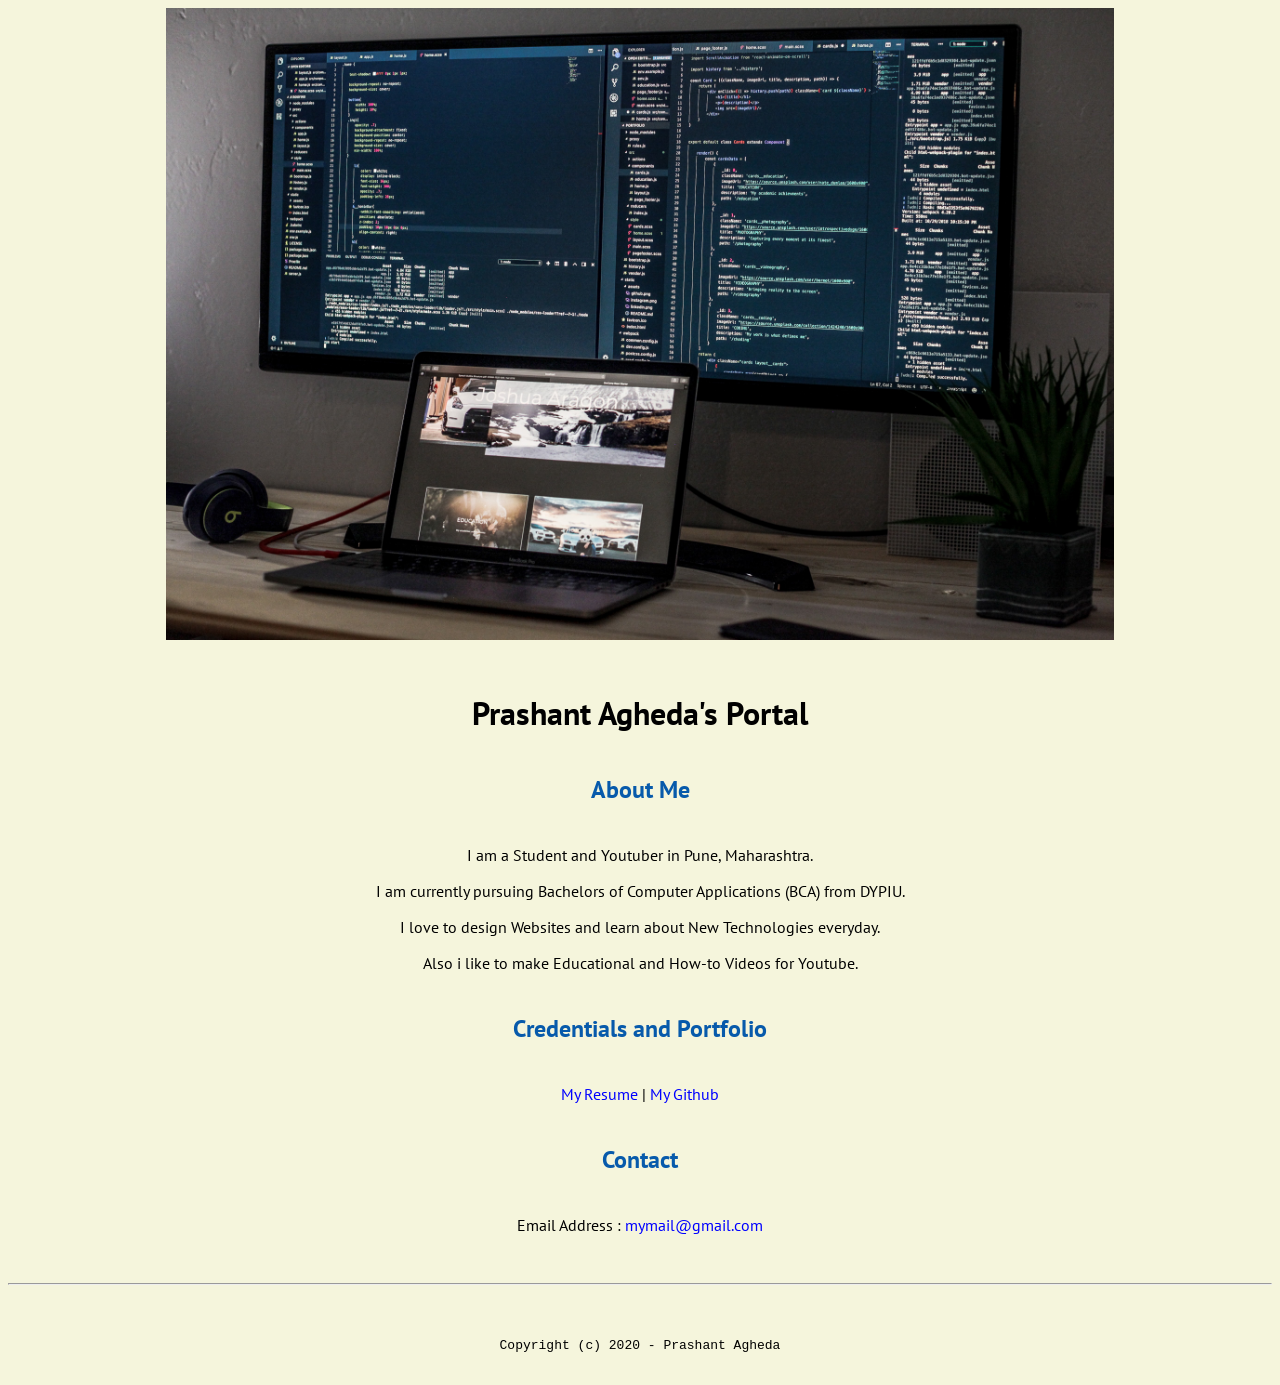
==== index.html @ 0549674d "Add files via upload" ====
<!DOCTYPE html>
<html lang="en">
    <head>
        <meta name="viewport" content="width=device-width, initial-scale=1, shrink-to-fit=no">
        <meta name="name" content="Prashant Agheda's Portal">

        <title> Prashant Agheda's Portfolio </title>
        <!-- My Custom CSS File -->
        <link rel="stylesheet" href="css/master.css" type="text/css" />

        <!-- Style for Favicon of Website -->
        <link rel="icon" href="Favicon.ico" type="image/x-icon" />
    </head>

    <body>
        <img src="images/Banner.jpg" alt="Banner Image" title="Banner Image" width="75%" />
        <h1> Prashant Agheda's Portal </h1>
        <h2> About Me </h2>
        <p> I am a Student and Youtuber in Pune, Maharashtra. </p>
        <p> I am currently pursuing Bachelors of Computer Applications (BCA) from DYPIU. </p>
        <p> I love to design Websites and learn about New Technologies everyday. </p>
        <p> Also i like to make Educational and How-to Videos for Youtube. </p>
        
        <h2> Credentials and Portfolio </h2>
        <p><a href="resume.html">My Resume</a> | <a href="https://github.com/prashant-agheda">My Github</a></p>
        
        <h2> Contact </h2>
        <!-- Can use this in href for email :- mailto:prashantagheda2601@gmail.com -->
        <p> Email Address : <a href="#">mymail@gmail.com</a></p>
    </body>

    <footer>
        <hr/>
        <code> Copyright (c) 2020 - Prashant Agheda </code>
    </footer>
</html>
---- css/master.css ----
/* Importing Google Font - PT Sans */
@import url('https://fonts.googleapis.com/css2?family=PT+Sans&display=swap');

a
{
    text-decoration: none;
    color: blue;
}

a:hover
{
    text-decoration: none;
    color: red;
}

body
{
    background-color: beige;
    color: black;
    font-family: 'PT Sans', Arial, Helvetica, sans-serif;
    text-align: center;
}

footer
{
    margin-top: 2rem;
    margin-bottom: 2rem;
}

h1
{
    margin-bottom: 0.5rem;
    margin-top: 3rem;
}

h2
{
    margin-bottom: 2.5rem;
    margin-top: 2.5rem;
    color: #075AAB;
}

h3
{
    margin-bottom: 0;
    margin-top: 2rem;
}

h4
{
    margin-bottom: 1rem;
    margin-top: 0.5rem;
}

h5
{
    margin-top: 0.5rem;
}

hr
{
    margin-top: 3rem;
    margin-bottom: 3rem;
}
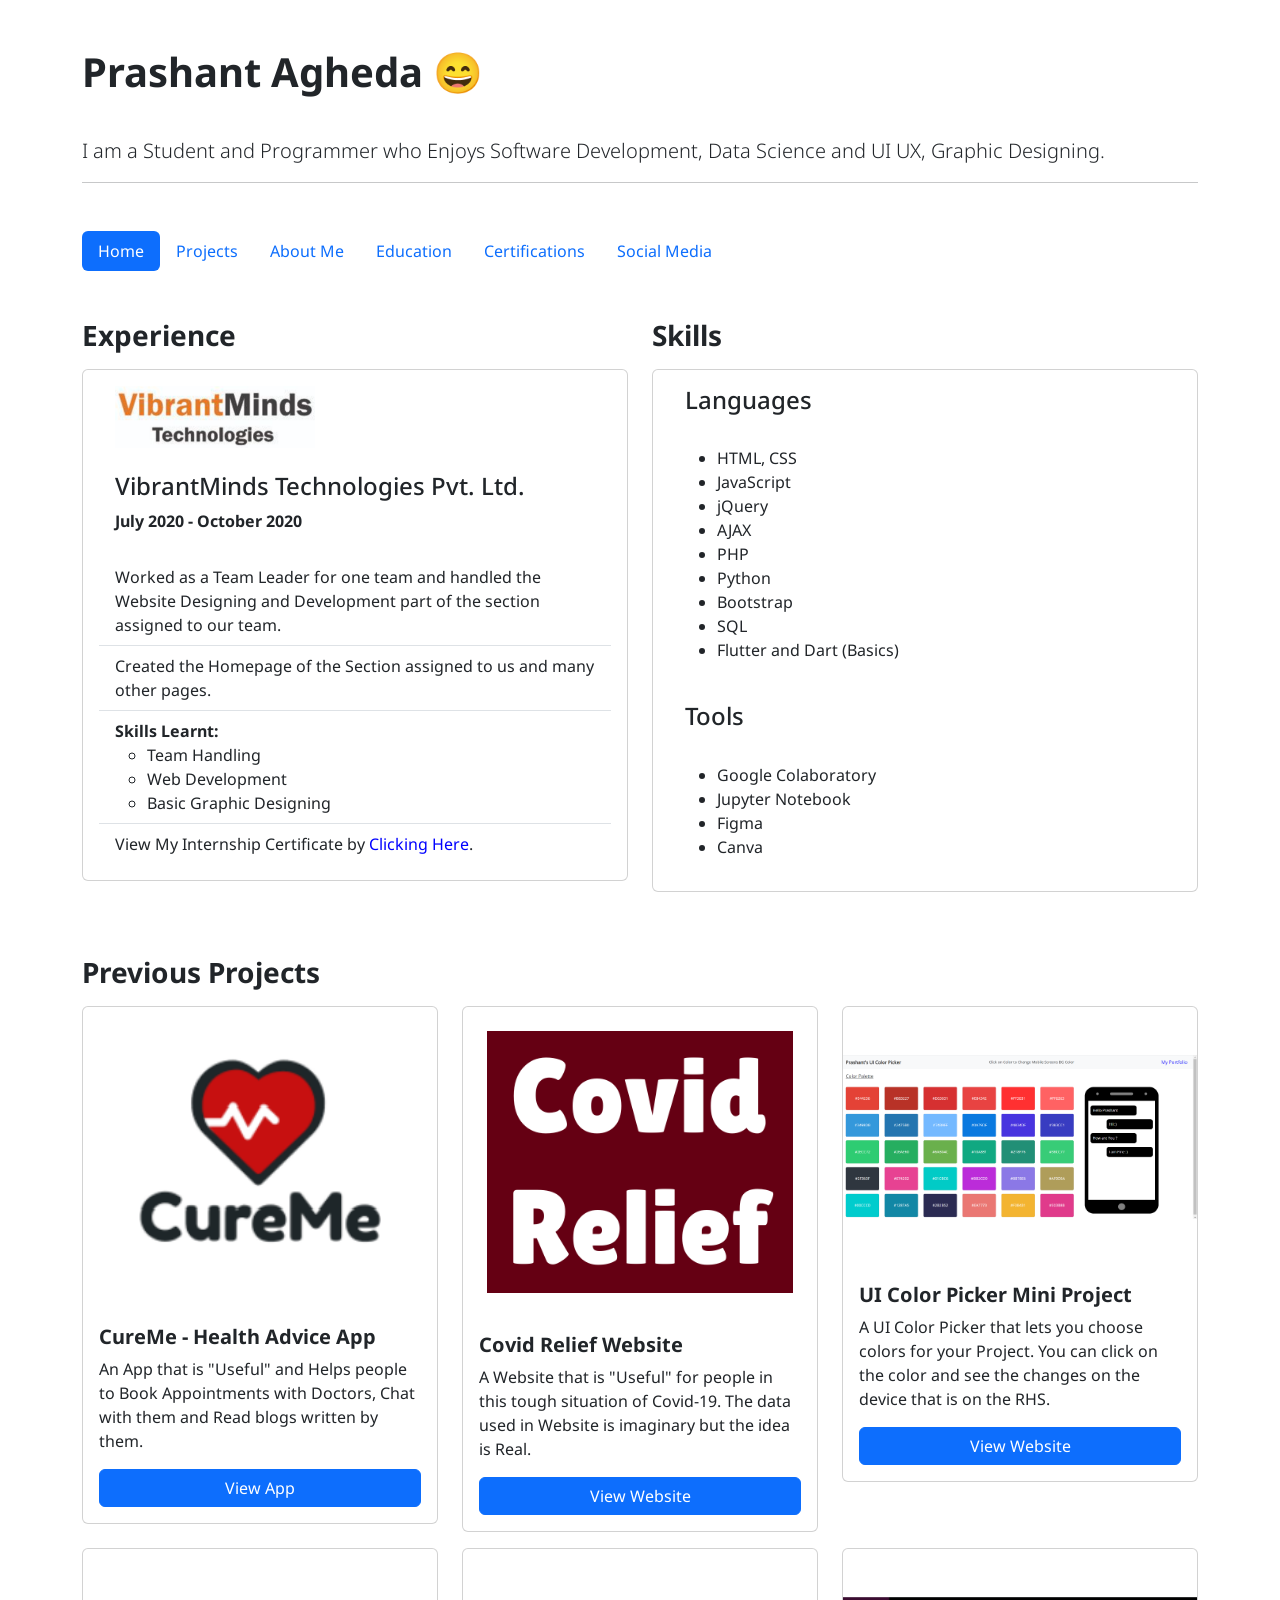
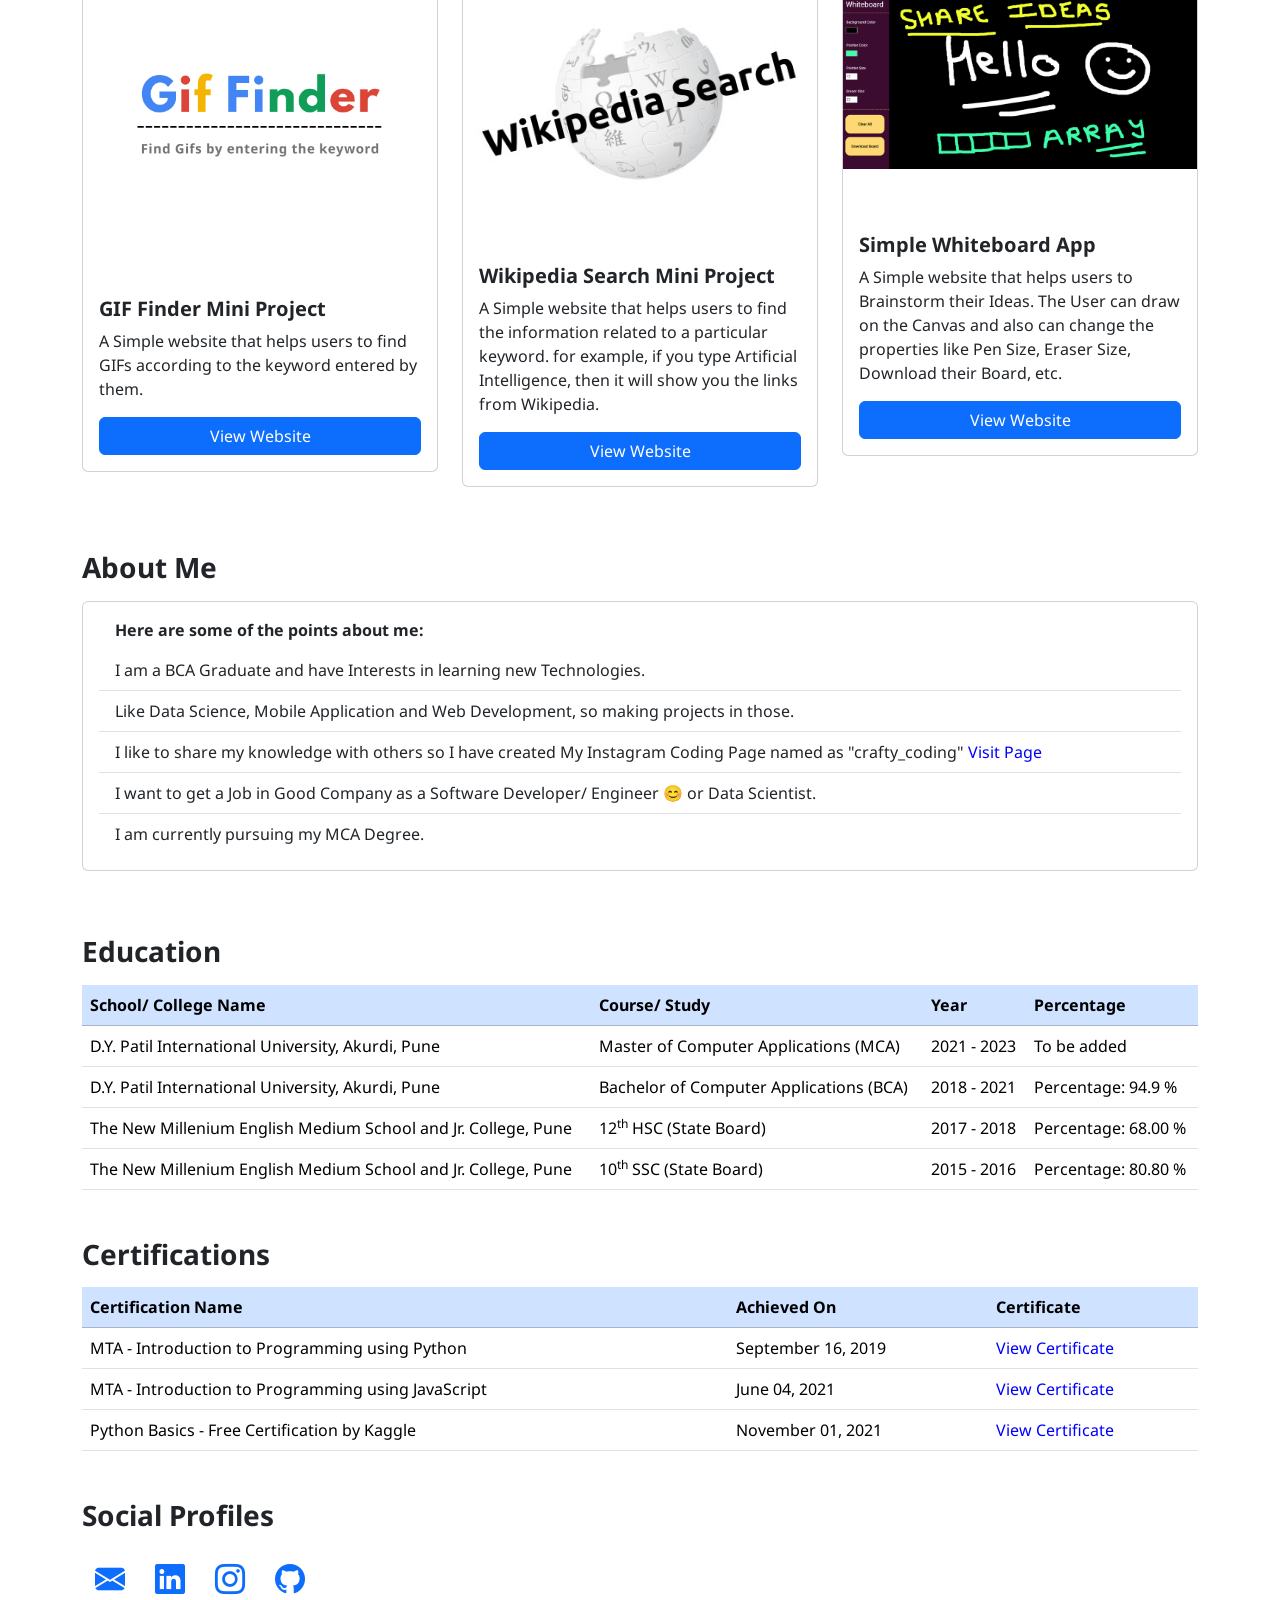
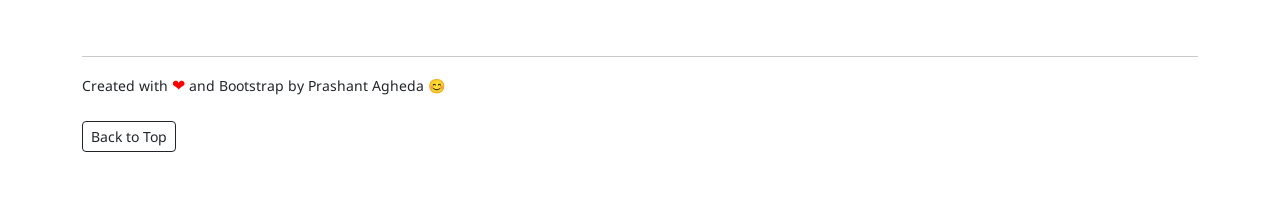
==== commit 242354b7: "First commit" ====
--- a/index.html
+++ b/index.html
@@ -1,36 +1,441 @@
-<!DOCTYPE html>
-<html lang="en">
-    <head>
-        <meta name="viewport" content="width=device-width, initial-scale=1, shrink-to-fit=no">
-        <meta name="name" content="Prashant Agheda's Portal">
-
-        <title> Prashant Agheda's Portfolio </title>
-        <!-- My Custom CSS File -->
-        <link rel="stylesheet" href="css/master.css" type="text/css" />
-
-        <!-- Style for Favicon of Website -->
-        <link rel="icon" href="Favicon.ico" type="image/x-icon" />
-    </head>
-
-    <body>
-        <img src="images/Banner.jpg" alt="Banner Image" title="Banner Image" width="75%" />
-        <h1> Prashant Agheda's Portal </h1>
-        <h2> About Me </h2>
-        <p> I am a Student and Youtuber in Pune, Maharashtra. </p>
-        <p> I am currently pursuing Bachelors of Computer Applications (BCA) from DYPIU. </p>
-        <p> I love to design Websites and learn about New Technologies everyday. </p>
-        <p> Also i like to make Educational and How-to Videos for Youtube. </p>
-        
-        <h2> Credentials and Portfolio </h2>
-        <p><a href="resume.html">My Resume</a> | <a href="https://github.com/prashant-agheda">My Github</a></p>
-        
-        <h2> Contact </h2>
-        <!-- Can use this in href for email :- mailto:prashantagheda2601@gmail.com -->
-        <p> Email Address : <a href="#">mymail@gmail.com</a></p>
-    </body>
-
-    <footer>
-        <hr/>
-        <code> Copyright (c) 2020 - Prashant Agheda </code>
-    </footer>
+<!-- Author: Prashant Agheda -->
+
+<!DOCTYPE html>
+<html lang="en">
+  <head>
+    <!-- Required meta tags -->
+    <meta charset="utf-8">
+    <meta name="viewport" content="width=device-width, initial-scale=1">
+
+    <!-- Bootstrap CSS -->
+    <link href="https://cdn.jsdelivr.net/npm/bootstrap@5.1.0/dist/css/bootstrap.min.css" rel="stylesheet" integrity="sha384-KyZXEAg3QhqLMpG8r+8fhAXLRk2vvoC2f3B09zVXn8CA5QIVfZOJ3BCsw2P0p/We" crossorigin="anonymous">
+
+    <!-- Bootstrap Icons CDN -->
+    <link rel="stylesheet" href="https://cdn.jsdelivr.net/npm/bootstrap-icons@1.5.0/font/bootstrap-icons.css">
+
+    <!-- Style for Favicon of Website -->
+    <link rel="icon" href="./resources/favicon.ico" type="image/x-icon" />
+
+    <title> Prashant Agheda's Portfolio </title>
+
+    <style>
+        @import url('https://fonts.googleapis.com/css2?family=Noto+Sans&display=swap');
+
+        * {
+            margin: 0;
+            padding: 0;
+            font-family: 'Noto Sans', sans-serif;
+        }
+
+        .bi {
+            font-size: 30px;
+        }
+
+        a {
+            color: blue;
+            transition: 0.3s ease;
+            text-decoration: none;
+        }
+
+        a:hover, .bi:hover {
+            color: red;
+            transition: 0.3s ease;
+        }
+
+        h1, h3 {
+            font-weight: bold;
+        }
+    </style>
+  </head>
+  <body>
+
+    <div class="container my-5" id="home">
+        <h1> Prashant Agheda 😄</h1>
+        <br/>
+        <p class="lead mt-2">
+            I am a Student and Programmer who Enjoys Software Development, Data Science and UI UX, Graphic Designing.
+        </p>
+        <hr/>
+    </div>
+
+    <div class="container">
+        <nav>
+            <ul class="nav nav-pills" id="myTab" role="tablist">
+                <li class="nav-item" role="presentation">
+                    <a href="#" class="nav-link active">Home</a>
+                </li>
+    
+                <li class="nav-item" role="presentation">
+                    <a href="#projects" class="nav-link">Projects</a>
+                </li>
+
+                <li class="nav-item" role="presentation">
+                    <a href="#about-me" class="nav-link">About Me</a>
+                </li>
+    
+                <li class="nav-item" role="presentation">
+                    <a href="#education" class="nav-link">Education</a>
+                </li>
+    
+				<li class="nav-item" role="presentation">
+                    <a href="#certifications" class="nav-link">Certifications</a>
+                </li>
+    
+                <li class="nav-item" role="presentation">
+                    <a href="#social-media" class="nav-link">Social Media</a>
+                </li>
+            </ul>
+        </nav>
+    </div>
+
+    <div class="container mt-5">
+        <div class="row">
+            <div class="col-12 col-sm-12 col-md-6 col-lg-6 col-xl-6">
+                <h3 class="mb-3">Experience</h3>
+                <div class="card mb-3">
+                    <div class="card-body">
+                        <div class="mx-3">
+                            <img src="./resources/vibrantminds-logo.PNG" alt="VibrantMinds Technologies Logo" class="img-fluid mb-4" width="200">
+                            <h4>VibrantMinds Technologies Pvt. Ltd.</h4>
+                            <div><strong>July 2020 - October 2020</strong></div>
+                        </div>
+                        <ul class="list-group list-group-flush mt-4">
+                            <li class="list-group-item">
+                                Worked  as a Team Leader for one team and handled the Website Designing
+                                and Development part of the section assigned to our team.
+                            </li>
+                            <li class="list-group-item">
+                                Created the Homepage of the Section assigned to us and many other pages.
+                            </li>
+                            <li class="list-group-item">
+                                <b>Skills Learnt:</b>
+                                <ul>
+                                    <li>Team Handling</li>
+                                    <li>Web Development</li>
+                                    <li>Basic Graphic Designing</li>
+                                </ul>
+                            </li>
+                            <li class="list-group-item">
+                                View My Internship Certificate by <a href="./resources/VibrantMinds Internship Certificate.jpg" target="_parent">Clicking Here</a>.
+                            </li>
+                        </ul>
+                    </div>
+                </div>
+            </div>
+
+            <div class="col-12 col-sm-12 col-md-6 col-lg-6 col-xl-6">
+                <h3 class="mb-3">Skills</h3>
+                
+                <div class="card mb-3">
+                    <div class="card-body">
+                        <div class="mx-3">
+                            <h4>Languages</h4>
+                            <br/>
+                            <ul>
+                                <li>HTML, CSS</li>
+                                <li>JavaScript</li>
+                                <li>jQuery</li>
+                                <li>AJAX</li>
+                                <li>PHP</li>
+                                <li>Python</li>
+                                <li>Bootstrap</li>
+                                <li>SQL</li>
+                                <li>Flutter and Dart (Basics)</li>
+                            </ul>
+
+                            <br/>
+
+                            <h4>Tools</h4>
+                            <br/>
+                            <ul>
+                                <li>Google Colaboratory</li>
+                                <li>Jupyter Notebook</li>
+                                <li>Figma</li>
+                                <li>Canva</li>
+                            </ul>
+                        </div>
+                    </div>
+                </div>
+            </div>
+        </div>
+    </div>
+
+    <div class="container mt-5" id="projects">
+        <h3 class="mb-3">Previous Projects</h3>
+        <div class="row">
+            <!-- Project 1 -->
+            <div class="col-12 col-sm-12 col-md-4 col-lg-4 col-xl-4">
+                <div class="card mb-3">
+                    <img src="./resources/cureme-logo.PNG" alt="CureMe - Health Advice App" class="card-img-top p-5">
+                    <div class="card-body">
+                        <h5 class="card-title fw-bold">
+                            CureMe - Health Advice App
+                        </h5>
+                        <p class="card-text">
+                            An App that is "Useful" and Helps people to Book Appointments with
+                            Doctors, Chat with them and Read blogs written by them.
+                        </p>
+                        <a href="https://cureme-health-advice-app.web.app/" target="_parent" class="btn btn-primary w-100">
+                            View App
+                        </a>
+                    </div>
+                </div>
+            </div>
+
+            <!-- Project 2 -->
+            <div class="col-12 col-sm-12 col-md-4 col-lg-4 col-xl-4">
+                <div class="card mb-3">
+                    <img src="./resources/covid-relief-logo.png" alt="Covid Relief Website" class="card-img-top p-4">
+                    <div class="card-body">
+                        <h5 class="card-title fw-bold">
+                            Covid Relief Website
+                        </h5>
+                        <p class="card-text">
+                            A Website that is "Useful" for people in this tough situation
+                            of Covid-19. The data used in Website is imaginary but the
+                            idea is Real.
+                        </p>
+                        <a href="https://my-covid-relief-website.web.app/" target="_parent" class="btn btn-primary w-100">
+                            View Website
+                        </a>
+                    </div>
+                </div>
+            </div>
+
+            <!-- Project 3 -->
+            <div class="col-12 col-sm-12 col-md-4 col-lg-4 col-xl-4">
+                <div class="card mb-3">
+                    <img src="./resources/ui-color-tool-logo.PNG" alt="UI Color Picker Mini Project" class="card-img-top pt-5 mb-5">
+                    <div class="card-body">
+                        <h5 class="card-title fw-bold">
+                            UI Color Picker Mini Project
+                        </h5>
+                        <p class="card-text">
+                            A UI Color Picker that lets you choose colors for your Project.
+                            You can click on the color and see the changes on the device
+                            that is on the RHS.
+                        </p>
+                        <a href="https://ui-color-picker-tool.web.app/" target="_parent" class="btn btn-primary w-100">
+                            View Website
+                        </a>
+                    </div>
+                </div>
+            </div>
+
+            <!-- Project 4 for Hackathon -->
+            <div class="col-12 col-sm-12 col-md-4 col-lg-4 col-xl-4">
+                <div class="card mb-3">
+                    <img src="./resources/gif-finder-logo.png" alt="GIF Finder Project made during Hackathon" class="card-img-top pt-5 mb-5">
+                    <div class="card-body">
+                        <h5 class="card-title fw-bold">
+                            GIF Finder Mini Project
+                        </h5>
+                        <p class="card-text">
+                            A Simple website that helps users to find GIFs according to the keyword entered by them.
+                        </p>
+                        <a href="https://gif-finder-free.web.app/" target="_parent" class="btn btn-primary w-100">
+                            View Website
+                        </a>
+                    </div>
+                </div>
+            </div>
+
+            <!-- Project 5 for Hackathon -->
+            <div class="col-12 col-sm-12 col-md-4 col-lg-4 col-xl-4">
+                <div class="card mb-3">
+                    <img src="./resources/wikipedia-search-logo.jpg" alt="Wikipedia Search Project made during Hackathon" class="card-img-top pt-5 mb-5">
+                    <div class="card-body">
+                        <h5 class="card-title fw-bold">
+                            Wikipedia Search Mini Project
+                        </h5>
+                        <p class="card-text">
+                            A Simple website that helps users to find the information related to a particular keyword.
+                            for example, if you type Artificial Intelligence, then it will show you the links from Wikipedia.
+                        </p>
+                        <a href="https://easy-wikipedia-search.web.app/" target="_parent" class="btn btn-primary w-100">
+                            View Website
+                        </a>
+                    </div>
+                </div>
+            </div>
+
+            <!-- Project 6 - Mini Project done during MCA Semester 2 -->
+            <div class="col-12 col-sm-12 col-md-4 col-lg-4 col-xl-4">
+                <div class="card mb-3">
+                    <img src="./resources/simple-whiteboard-logo.png" alt="Simple Whiteboard to Brainstorm Ideas" class="card-img-top pt-5 mb-5">
+                    <div class="card-body">
+                        <h5 class="card-title fw-bold">
+                            Simple Whiteboard App
+                        </h5>
+                        <p class="card-text">
+                            A Simple website that helps users to Brainstorm their Ideas. The User can draw on the Canvas
+                            and also can change the properties like Pen Size, Eraser Size, Download their Board, etc.
+                        </p>
+                        <a href="https://whiteboard-your-ideas.web.app" target="_parent" class="btn btn-primary w-100">
+                            View Website
+                        </a>
+                    </div>
+                </div>
+            </div>
+        </div>
+    </div>
+
+    <div class="container mt-5" id="about-me">
+        <div class="row">
+            <div class="col">
+                <h3 class="mb-3">About Me</h3>
+                <div class="card mb-3">
+                    <div class="card-body">
+                        <div class="mx-3">
+                            <div><strong>Here are some of the points about me:</strong></div>
+                        </div>
+                        <ul class="list-group list-group-flush mt-2">
+                            <li class="list-group-item list-group-item-action">
+                                I am a BCA Graduate and have Interests in learning new Technologies.
+                            </li>
+                            <li class="list-group-item list-group-item-action">
+                                Like Data Science, Mobile Application and Web Development, so making projects in those.
+                            </li>
+                            <li class="list-group-item list-group-item-action">
+                                I like to share my knowledge with others so I have created My Instagram Coding
+                                Page named as "crafty_coding" <a href="https://www.instagram.com/crafty_coding/" target="_parent">Visit Page</a>
+                            </li>
+                            <li class="list-group-item list-group-item-action">
+                                I want to get a Job in Good Company as a Software Developer/ Engineer 😊 or Data Scientist.
+                            </li>
+                            <li class="list-group-item list-group-item-action">
+                                I am currently pursuing my MCA Degree.
+                            </li>
+                        </ul>
+                    </div>
+                </div>
+            </div>
+        </div>
+    </div>
+
+    <div class="container mt-5" id="education">
+        <h3 class="mb-3">Education</h3>
+        <table class="table table-hover">
+            <thead class="table-primary">
+                <tr>
+                    <th>School/ College Name</th>
+                    <th>Course/ Study</th>
+                    <th>Year</th>
+                    <th>Percentage</th>
+                </tr>
+            </thead>
+            <tbody>
+                <tr>
+                    <td>D.Y. Patil International University, Akurdi, Pune</td>
+                    <td>Master of Computer Applications (MCA)</td>
+                    <td>2021 - 2023</td>
+                    <td>To be added</td>
+                </tr>
+                <tr>
+                    <td>D.Y. Patil International University, Akurdi, Pune</td>
+                    <td>Bachelor of Computer Applications (BCA)</td>
+                    <td>2018 - 2021</td>
+                    <td>Percentage: 94.9 %</td>
+                </tr>
+                <tr>
+                    <td>The New Millenium English Medium School and Jr. College, Pune</td>
+                    <td>12<sup>th</sup> HSC (State Board)</td>
+                    <td>2017 - 2018</td>
+                    <td>Percentage: 68.00 %</td>
+                </tr>
+                <tr>
+                    <td>The New Millenium English Medium School and Jr. College, Pune</td>
+                    <td>10<sup>th</sup> SSC (State Board)</td>
+                    <td>2015 - 2016</td>
+                    <td>Percentage: 80.80 %</td>
+                </tr>
+            </tbody>
+        </table>
+    </div>
+
+    <div class="container mt-5" id="certifications">
+        <h3 class="mb-3">Certifications</h3>
+        <table class="table">
+            <thead class="table-primary">
+                <tr>
+                    <th>Certification Name</th>
+                    <th>Achieved On</th>
+                    <th>Certificate</th>
+                </tr>
+            </thead>
+            <tbody>
+                <tr>
+                    <td>MTA - Introduction to Programming using Python</td>
+                    <td>September 16, 2019</td>
+                    <td>
+                        <a href="./resources/Introduction to Programming using Python.png" target="_parent">
+                            View Certificate
+                        </a>
+                    </td>
+                </tr>
+                <tr>
+                    <td>MTA - Introduction to Programming using JavaScript</td>
+                    <td>June 04, 2021</td>
+                    <td>
+                        <a href="./resources/Introduction to Programming using JavaScript.png" target="_parent">
+                            View Certificate
+                        </a>
+                    </td>
+                </tr>
+                <tr>
+                    <td>Python Basics - Free Certification by Kaggle</td>
+                    <td>November 01, 2021</td>
+                    <td>
+                        <a href="./resources/Python Basics.png" target="_parent">
+                            View Certificate
+                        </a>
+                    </td>
+                </tr>
+            </tbody>
+        </table>
+    </div>
+
+    <div class="container mt-5" id="social-media">
+        <h3 class="mb-3">Social Profiles</h3>
+
+        <a href="mailto:prashantagheda2601@gmail.com" target="_parent" class="btn btn-link">
+            <i class="bi bi-envelope-fill"></i>
+        </a>
+        
+        <a href="https://www.linkedin.com/in/prashant-agheda/" target="_parent" class="btn btn-link">
+            <i class="bi bi-linkedin"></i>
+        </a>
+
+        <a href="https://www.instagram.com/crafty_coding/" target="_parent" class="btn btn-link">
+            <i class="bi bi-instagram"></i>
+        </a>
+
+        <a href="https://github.com/prashant-agheda" target="_parent" class="btn btn-link">
+            <i class="bi bi-github"></i>
+        </a>
+    </div>
+
+    <div class="container my-5">
+        <hr/>
+        <p class="small">
+            Created with <span style="color: red; font-size: 16px;">❤</span> and Bootstrap by Prashant Agheda 😊
+        </p>
+        <a href="#home" type="button" class="btn btn-sm btn-outline-dark mt-2 mb-2">
+            Back to Top
+        </a>
+    </div>
+
+
+    <!-- Bootstrap Bundle with Popper -->
+    <script src="https://cdn.jsdelivr.net/npm/bootstrap@5.1.0/dist/js/bootstrap.bundle.min.js" integrity="sha384-U1DAWAznBHeqEIlVSCgzq+c9gqGAJn5c/t99JyeKa9xxaYpSvHU5awsuZVVFIhvj" crossorigin="anonymous"></script>
+
+
+    <!-- Custom JavaScript -->
+    <script>
+
+        // Code to Disable Right Click on Webpage
+        document.addEventListener('contextmenu', event => event.preventDefault());
+
+    </script>
+  </body>
 </html>
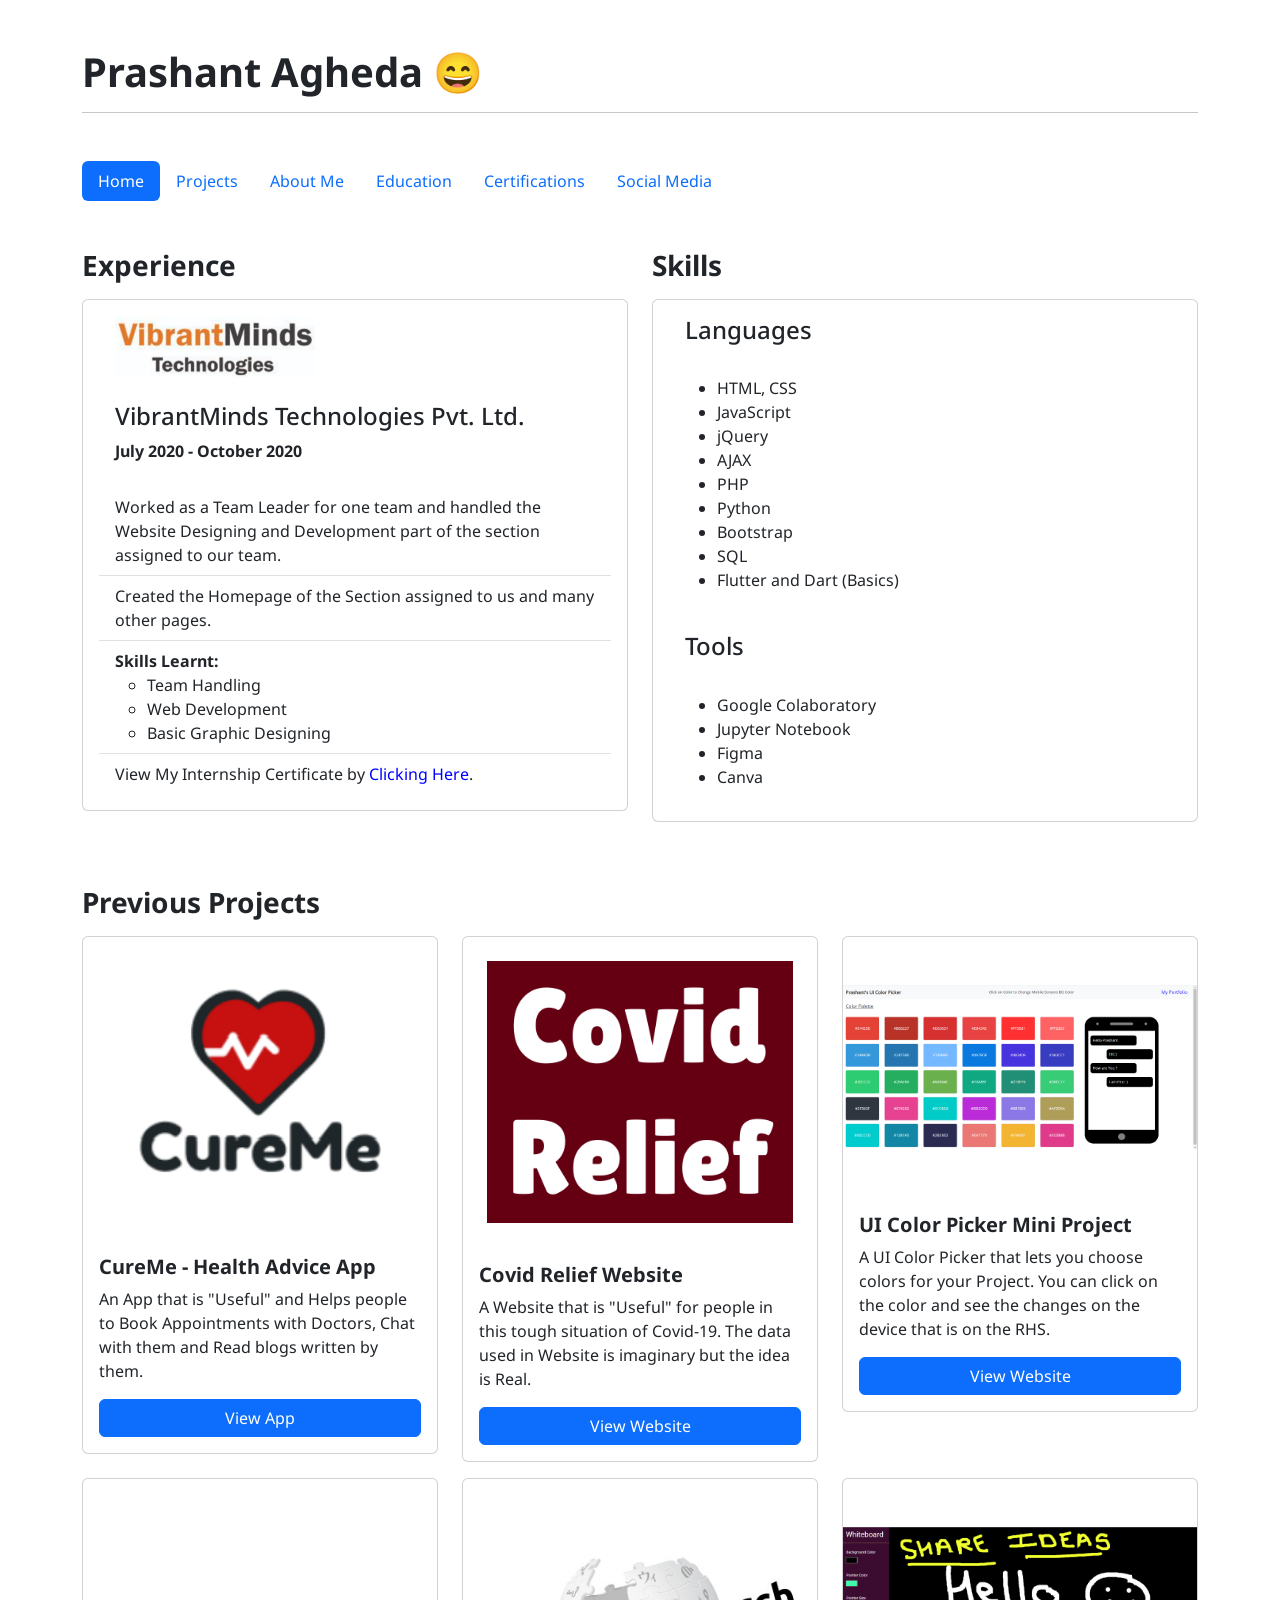
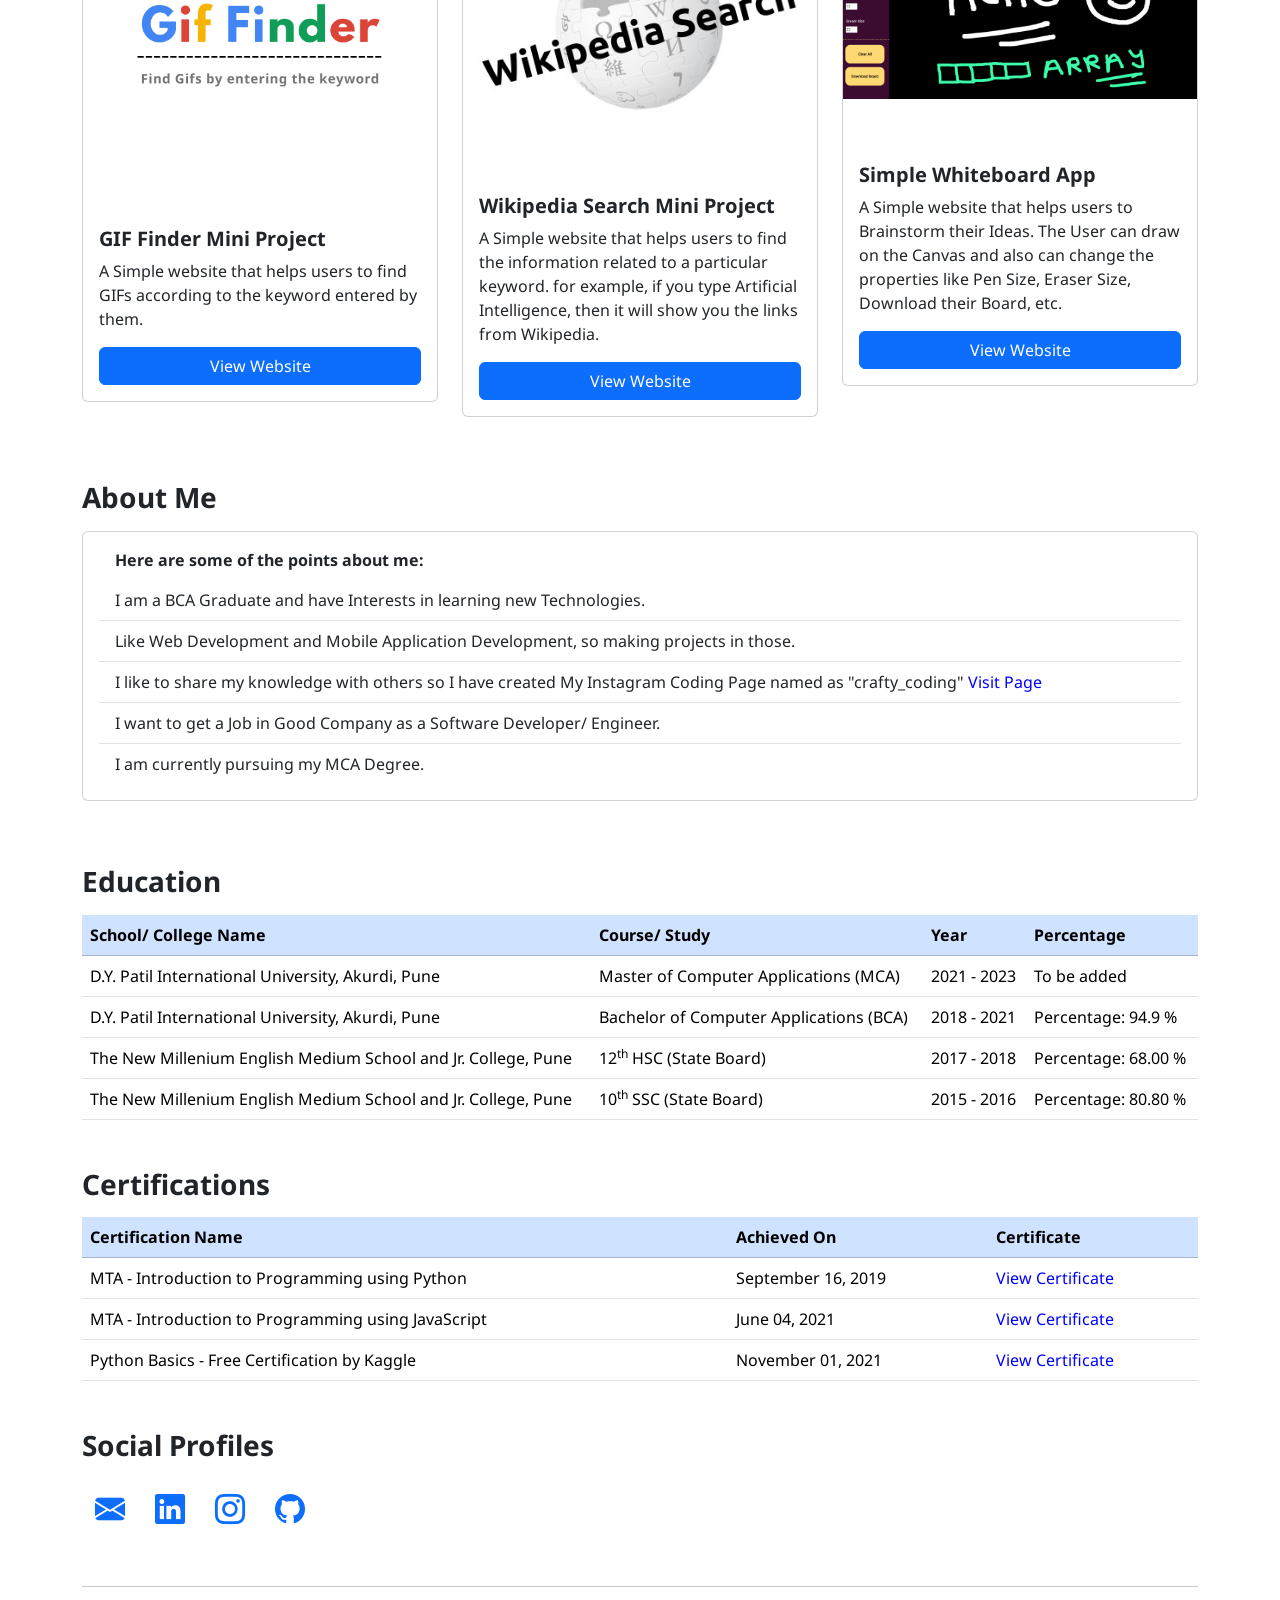
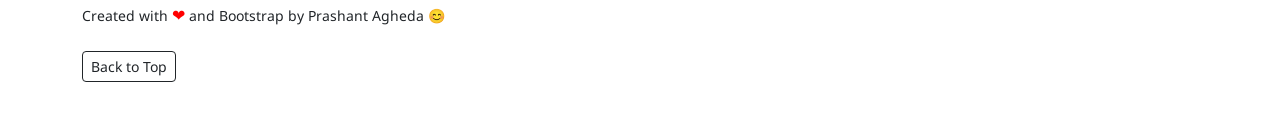
==== commit c86b656d: "First commit" ====
--- a/index.html
+++ b/index.html
@@ -51,10 +51,6 @@
 
     <div class="container my-5" id="home">
         <h1> Prashant Agheda 😄</h1>
-        <br/>
-        <p class="lead mt-2">
-            I am a Student and Programmer who Enjoys Software Development, Data Science and UI UX, Graphic Designing.
-        </p>
         <hr/>
     </div>
 
@@ -294,14 +290,14 @@
                                 I am a BCA Graduate and have Interests in learning new Technologies.
                             </li>
                             <li class="list-group-item list-group-item-action">
-                                Like Data Science, Mobile Application and Web Development, so making projects in those.
+                                Like Web Development and Mobile Application Development, so making projects in those.
                             </li>
                             <li class="list-group-item list-group-item-action">
                                 I like to share my knowledge with others so I have created My Instagram Coding
                                 Page named as "crafty_coding" <a href="https://www.instagram.com/crafty_coding/" target="_parent">Visit Page</a>
                             </li>
                             <li class="list-group-item list-group-item-action">
-                                I want to get a Job in Good Company as a Software Developer/ Engineer 😊 or Data Scientist.
+                                I want to get a Job in Good Company as a Software Developer/ Engineer.
                             </li>
                             <li class="list-group-item list-group-item-action">
                                 I am currently pursuing my MCA Degree.
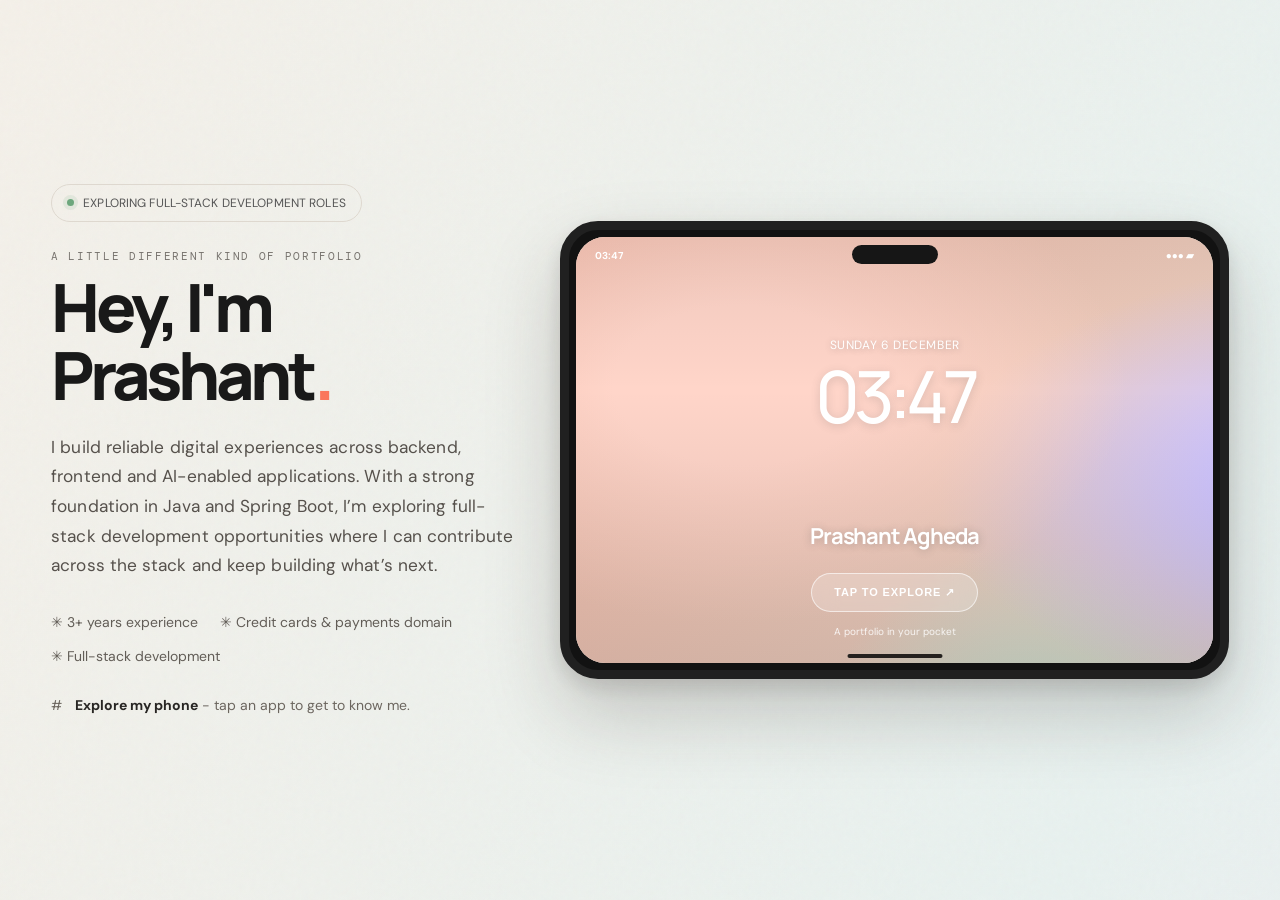
==== commit 87263381: "Add files via upload" ====
--- a/index.html
+++ b/index.html
@@ -1,437 +1,394 @@
-<!-- Author: Prashant Agheda -->
-
 <!DOCTYPE html>
 <html lang="en">
-  <head>
-    <!-- Required meta tags -->
-    <meta charset="utf-8">
-    <meta name="viewport" content="width=device-width, initial-scale=1">
-
-    <!-- Bootstrap CSS -->
-    <link href="https://cdn.jsdelivr.net/npm/bootstrap@5.1.0/dist/css/bootstrap.min.css" rel="stylesheet" integrity="sha384-KyZXEAg3QhqLMpG8r+8fhAXLRk2vvoC2f3B09zVXn8CA5QIVfZOJ3BCsw2P0p/We" crossorigin="anonymous">
-
-    <!-- Bootstrap Icons CDN -->
-    <link rel="stylesheet" href="https://cdn.jsdelivr.net/npm/bootstrap-icons@1.5.0/font/bootstrap-icons.css">
-
-    <!-- Style for Favicon of Website -->
-    <link rel="icon" href="./resources/favicon.ico" type="image/x-icon" />
-
-    <title> Prashant Agheda's Portfolio </title>
-
-    <style>
-        @import url('https://fonts.googleapis.com/css2?family=Noto+Sans&display=swap');
-
-        * {
-            margin: 0;
-            padding: 0;
-            font-family: 'Noto Sans', sans-serif;
-        }
-
-        .bi {
-            font-size: 30px;
-        }
-
-        a {
-            color: blue;
-            transition: 0.3s ease;
-            text-decoration: none;
-        }
-
-        a:hover, .bi:hover {
-            color: red;
-            transition: 0.3s ease;
-        }
-
-        h1, h3 {
-            font-weight: bold;
-        }
-    </style>
-  </head>
-  <body>
-
-    <div class="container my-5" id="home">
-        <h1> Prashant Agheda 😄</h1>
-        <hr/>
+<head>
+<meta charset="UTF-8" />
+<meta name="viewport" content="width=device-width, initial-scale=1.0" />
+<meta name="theme-color" content="#f2eee8" />
+<title>Prashant Agheda - Software Developer</title>
+<style>
+@import url('https://fonts.googleapis.com/css2?family=DM+Mono:wght@400;500&family=DM+Sans:wght@400;500;600;700&family=Manrope:wght@400;500;600;700;800&family=Material+Symbols+Rounded:opsz,wght,FILL,GRAD@20..48,400,0,0&display=swap');
+:root{--ink:#191919;--muted:#77736e;--paper:#f2eee8;--line:#e7e1d9;--accent:#fa765c;--lav:#dcd5ff;--green:#cde5d5}
+*{box-sizing:border-box}html{scroll-behavior:smooth}body{margin:0;background:var(--paper);color:var(--ink);font-family:'DM Sans',sans-serif;min-height:100vh}
+body:before{content:"";position:fixed;inset:0;pointer-events:none;opacity:.22;background-image:url("data:image/svg+xml,%3Csvg viewBox='0 0 180 180' xmlns='http://www.w3.org/2000/svg'%3E%3Cfilter id='n'%3E%3CfeTurbulence type='fractalNoise' baseFrequency='.85' numOctaves='3' stitchTiles='stitch'/%3E%3C/filter%3E%3Crect width='100%25' height='100%25' filter='url(%23n)' opacity='.12'/%3E%3C/svg%3E")}
+.shell{max-width:1440px;margin:auto;padding:20px 4vw;min-height:100svh;display:grid;grid-template-columns:minmax(0,1fr) minmax(560px,760px);gap:clamp(28px,4vw,64px);align-items:center}
+.intro{max-width:520px;position:relative;z-index:1}.eyebrow,.mono{font-family:'DM Mono',monospace;text-transform:uppercase;letter-spacing:.12em;font-size:10px;color:var(--muted)}
+.availability{display:inline-flex;align-items:center;gap:9px;border:1px solid #ded8cf;border-radius:99px;padding:9px 13px;margin-bottom:34px;font-size:11px;color:#555}
+.dot{width:7px;height:7px;border-radius:50%;background:#6da77d;box-shadow:0 0 0 4px #6da77d20}
+h1{font:800 clamp(48px,6vw,82px)/.98 'Manrope',sans-serif;letter-spacing:-.075em;margin:0 0 22px}
+h1 span{color:var(--accent)}.lead{font-size:17px;line-height:1.65;color:#5d5954;max-width:460px;margin:0 0 28px}
+.meta{display:flex;gap:18px;flex-wrap:wrap;color:#706b65;font-size:12px;margin-bottom:36px}.meta span{display:flex;align-items:center;gap:6px}
+.instruction{display:flex;align-items:center;gap:12px;font-size:12px;color:#77716b}.instruction b{font-weight:600;color:#282624}
+.phone-wrap{display:flex;justify-content:center;align-items:center;position:relative;z-index:1}
+.phone{width:100%;height:min(520px, calc(100svh - 40px));aspect-ratio:760 / 520;max-width:100%;border:9px solid #202020;border-radius:38px;background:#121212;padding:7px;box-shadow:0 35px 75px #29231d35,0 8px 20px #29231d20;position:relative;transform:rotate(1.2deg);transition:transform .5s cubic-bezier(.2,.8,.2,1)}
+.phone:hover{transform:rotate(0) translateY(-5px)}.screen{height:100%;border-radius:29px;overflow:hidden;position:relative;background:#f7f3ed}
+.island{position:absolute;z-index:5;top:8px;left:50%;transform:translateX(-50%);width:86px;height:19px;border-radius:30px;background:#161616}
+.status{position:absolute;top:12px;left:19px;right:19px;z-index:4;display:flex;justify-content:space-between;font-size:10px;font-weight:700;color:#fff}
+.wallpaper{position:absolute;inset:0;background:radial-gradient(circle at 20% 23%,#ffd5c9 0 13%,transparent 33%),radial-gradient(circle at 90% 45%,#cfc5ff 0 15%,transparent 37%),linear-gradient(145deg,#f5bba9,#e9d8ca 50%,#c6c0eb)}
+.wallpaper:after{content:"";position:absolute;inset:0;background:linear-gradient(180deg,#201b1b12,transparent 36%,#211c1c22)}
+.lock-content{position:absolute;inset:0;z-index:2;color:white;text-align:center;padding:100px 22px 25px;display:flex;flex-direction:column;align-items:center}
+.lock-date{font-size:12px;letter-spacing:.05em;text-shadow:0 1px 6px #5555}.lock-time{font:500 72px/.98 'Manrope';letter-spacing:-.08em;margin:8px 0 0;text-shadow:0 2px 10px #5553}
+.lock-name{margin-top:auto;margin-bottom:22px;font:700 22px 'Manrope';letter-spacing:-.05em;text-shadow:0 1px 8px #5555}
+.unlock{border:1px solid #ffffff9c;background:#ffffff35;color:#fff;border-radius:99px;padding:12px 22px;font-size:11px;letter-spacing:.08em;text-transform:uppercase;backdrop-filter:blur(12px);cursor:pointer;transition:.2s}
+.unlock:hover{background:#fff;color:#282323}.swipe{font-size:10px;opacity:.85;margin-top:13px}
+.home{position:absolute;inset:0;z-index:3;display:none;padding:38px 28px 18px;background:linear-gradient(155deg,#f8eee7,#eee9fa 65%,#e9e5dd);animation:appear .45s ease}
+.home.show{display:grid;grid-template-columns:minmax(210px,.78fr) minmax(0,1.45fr);grid-template-rows:auto 1fr auto auto;column-gap:30px;row-gap:12px}@keyframes appear{from{opacity:0;transform:scale(1.035)}to{opacity:1;transform:scale(1)}}
+.home-top{grid-column:1/-1;display:flex;justify-content:space-between;align-items:center;margin-bottom:2px}.home-top .mono{font-size:8px;color:#6f6966}.home-top strong{font-size:12px}
+.widget{grid-column:1;grid-row:2;border-radius:22px;padding:22px 23px;background:#ffffffa8;border:1px solid #ffffffd9;box-shadow:0 7px 20px #594a3a0c;margin-bottom:19px;backdrop-filter:blur(8px)}
+.widget .small{font-size:11px;color:#777}.widget h2{font:700 29px 'Manrope';letter-spacing:-.06em;margin:5px 0}.widget p{font-size:13px;line-height:1.55;color:#69625d;margin:0}
+.apps{grid-column:2;grid-row:2;display:grid;grid-template-columns:repeat(4,minmax(0,1fr));align-content:center;gap:24px 14px}
+.app{border:0;background:transparent;padding:0;display:flex;flex-direction:column;align-items:center;gap:7px;cursor:pointer;color:#24211f;font:600 12px 'DM Sans';min-width:0}
+.app-icon{width:62px;height:62px;border-radius:17px;display:grid;place-items:center;font-size:24px;box-shadow:0 5px 12px #473b3318;transition:transform .2s}
+.app:hover .app-icon{transform:translateY(-4px) scale(1.04)}.i-about{background:#f8c9b9}.i-work{background:#d9d1ff}.i-exp{background:#cce5d4}.i-stack{background:#f5df9d}.i-edu{background:#d5e3f7}.i-contact{background:#f2c7d8}.i-git{background:#d9d6d0}.i-resume{background:#e5d7c6}
+.dock{grid-column:1/-1;grid-row:3;justify-self:center;width:min(420px,80%);margin-top:0;border-radius:24px;padding:9px;background:#ffffff8c;display:flex;justify-content:space-around;backdrop-filter:blur(10px);border:1px solid #fff}
+.dock .app-icon{width:44px;height:44px;border-radius:15px}
+.home-hint{grid-column:1/-1;grid-row:4;text-align:center;font-size:9px;line-height:1.35;color:#77716c;margin-top:0}
+.home-indicator{position:absolute;bottom:5px;left:50%;transform:translateX(-50%);width:95px;height:4px;background:#25211f;border-radius:9px;z-index:8}
+.panel{position:absolute;inset:0;z-index:7;background:#faf8f4;display:none;flex-direction:column;animation:slide .28s ease}
+.panel.open{display:flex}@keyframes slide{from{transform:translateY(18px);opacity:.5}to{transform:translateY(0);opacity:1}}
+.panel-head{height:62px;display:flex;align-items:center;justify-content:space-between;padding:17px 17px 8px;border-bottom:1px solid #eee9e2;flex-shrink:0}
+.back{border:0;background:#f0ece6;border-radius:50%;width:31px;height:31px;font-size:18px;cursor:pointer}.panel-head .mono{font-size:9px}
+.panel-body{padding:19px 18px 35px;overflow:auto;flex:1}.panel-body h2{font:800 29px/1.05 'Manrope';letter-spacing:-.07em;margin:5px 0 12px}.panel-body p{font-size:11px;line-height:1.65;color:#69645e}
+.tag{display:inline-block;padding:6px 9px;border:1px solid #e8e2da;border-radius:30px;font-size:9px;margin:3px 3px 3px 0;color:#625c55}
+.card{border:1px solid #e9e3dc;border-radius:15px;padding:13px;margin:12px 0;background:#fff}.card h3{font:700 14px 'Manrope';letter-spacing:-.03em;margin:0 0 5px}.card .sub{font:9px 'DM Mono';color:#9a7569;text-transform:uppercase;letter-spacing:.06em}.card p{margin:7px 0 0;font-size:10px}
+.metric{display:grid;grid-template-columns:1fr 1fr;gap:8px;margin:15px 0}.metric div{background:#f1ede7;border-radius:12px;padding:12px}.metric strong{display:block;font:700 21px 'Manrope';letter-spacing:-.05em}.metric span{font-size:9px;color:#777}
+.action{display:inline-flex;align-items:center;justify-content:center;text-decoration:none;color:#fff;background:#252321;padding:11px 14px;border-radius:99px;font-size:10px;margin:5px 5px 5px 0}
+.action.light{background:#f0ece6;color:#282522}.link{color:#b85c4b;text-decoration:none;font-size:10px}
+.timeline{border-left:1px solid #e1d9d0;margin:14px 0 0 5px;padding-left:15px}.timeline .card{position:relative}.timeline .card:before{content:"";position:absolute;left:-20px;top:17px;width:8px;height:8px;border-radius:50%;background:var(--accent);border:2px solid #faf8f4}
+footer{position:absolute;bottom:13px;left:0;right:0;text-align:center;font-size:8px;color:#9b948b;z-index:1}
+@media(max-width:850px){.shell{grid-template-columns:1fr;gap:35px;padding:35px 20px 45px;min-height:auto}.intro{max-width:560px;margin:auto;text-align:center}.availability{margin-bottom:24px}.lead{margin-left:auto;margin-right:auto}.meta{justify-content:center;margin-bottom:25px}.instruction{justify-content:center}.phone{height:auto;aspect-ratio:760 / 520;min-height:380px;transform:none}.phone:hover{transform:translateY(-3px)}}
+@media(max-width:520px){.phone{min-height:460px;aspect-ratio:1.15 / 1}.home{padding:35px 14px 16px;grid-template-columns:1fr;grid-template-rows:auto auto 1fr auto auto;gap:10px}.home-top{grid-column:1;grid-row:1}.widget{grid-column:1;grid-row:2;padding:13px 15px}.widget h2{font-size:22px}.widget p{font-size:11px}.apps{grid-column:1;grid-row:3;grid-template-columns:repeat(4,minmax(0,1fr));gap:13px 4px}.app-icon{width:48px;height:48px;font-size:22px}.app{font-size:10px;gap:5px}.dock{grid-column:1;grid-row:4;width:90%;padding:6px}.dock .app-icon{width:38px;height:38px}.home-hint{grid-column:1;grid-row:5;font-size:8px}}
+@media(max-width:390px){.phone{width:100%;height:auto;max-width:calc(100vw - 24px)}.shell{padding-left:12px;padding-right:12px}h1{font-size:52px}}
+@media(max-height:650px) and (min-width:851px){.shell{padding-top:10px;padding-bottom:10px}.phone{height:calc(100svh - 20px);aspect-ratio:760 / 520}}
+@media(prefers-reduced-motion:reduce){*{animation:none!important;transition:none!important;scroll-behavior:auto!important}}
+
+/* Viewport-fit responsive layout: desktop is one-screen; small screens stack naturally */
+*{box-sizing:border-box}
+html,body{margin:0;width:100%;min-height:100%;overflow-x:hidden}
+.shell{
+  width:100%;
+  height:100svh;
+  min-height:0;
+  max-width:1600px;
+  margin:0 auto;
+  padding:clamp(18px,3vh,34px) clamp(22px,4vw,64px);
+  grid-template-columns:minmax(290px,.82fr) minmax(0,1.18fr);
+  gap:clamp(24px,3.5vw,58px);
+  align-items:center;
+  overflow:hidden;
+}
+.intro{max-width:560px;min-width:0}
+h1{font-size:clamp(48px,5.3vw,78px);margin-bottom:clamp(12px,2vh,22px)}
+.availability{margin-bottom:clamp(14px,2.5vh,28px)}
+.lead{font-size:clamp(15px,1.25vw,18px);line-height:1.52;margin-bottom:clamp(14px,2.3vh,26px)}
+.meta{gap:10px 16px;margin-bottom:clamp(14px,2.5vh,28px)}
+.phone{
+  width:min(100%,calc((100svh - 72px)*1.46));
+  height:auto;
+  aspect-ratio:760 / 520;
+  max-height:calc(100svh - 72px);
+  justify-self:center;
+  transform:none;
+}
+.phone:hover{transform:translateY(-2px)}
+/* Tablet interior scales with the device rather than overflowing it */
+.home{padding:clamp(24px,3.5vw,38px) clamp(18px,2.5vw,28px) 16px}
+.home.show{column-gap:clamp(16px,2vw,30px);row-gap:10px}
+.widget{padding:clamp(13px,1.6vw,22px)}
+.widget h2{font-size:clamp(20px,2vw,29px)}
+.widget p{font-size:clamp(10px,.95vw,13px)}
+.app-icon{width:clamp(42px,4.1vw,62px);height:clamp(42px,4.1vw,62px);font-size:clamp(20px,1.8vw,27px)}
+.app{font-size:clamp(9px,.85vw,12px)}
+.dock .app-icon{width:clamp(36px,3vw,44px);height:clamp(36px,3vw,44px)}
+.home-hint{font-size:clamp(8px,.7vw,9px)}
+@media(max-width:1000px) and (min-width:851px){
+  .shell{grid-template-columns:minmax(260px,.78fr) minmax(0,1.22fr);gap:22px;padding-left:24px;padding-right:24px}
+  h1{font-size:clamp(46px,5vw,64px)}
+  .phone{width:100%;max-height:70svh}
+}
+@media(max-width:850px){
+  html,body{overflow-x:hidden}
+  .shell{
+    height:auto;min-height:100svh;overflow:visible;
+    grid-template-columns:minmax(0,1fr);
+    gap:26px;padding:28px 20px 32px;
+  }
+  .intro{max-width:620px;margin:0 auto;text-align:center}
+  h1{font-size:clamp(48px,10vw,72px)}
+  .lead{font-size:clamp(15px,3.5vw,18px);margin-left:auto;margin-right:auto}
+  .meta{justify-content:center}
+  .instruction{justify-content:center}
+  .phone{width:min(100%,760px);height:auto;max-height:none;aspect-ratio:760 / 520;min-height:0}
+  .home{padding:35px 20px 16px}
+}
+@media(max-width:560px){
+  .shell{padding:24px 14px 28px;gap:22px}
+  .availability{font-size:9px;padding:8px 11px;margin-bottom:18px}
+  h1{font-size:clamp(43px,11vw,58px);line-height:.98}
+  .lead{font-size:14px;line-height:1.5}
+  .meta{font-size:10px;gap:8px 12px}
+  .phone{aspect-ratio:1.12 / 1;border-width:7px;border-radius:29px;padding:5px}
+  .screen{border-radius:22px}
+  .home{padding:34px 12px 13px;grid-template-columns:1fr;grid-template-rows:auto auto 1fr auto auto;gap:9px}
+  .home-top{grid-column:1;grid-row:1;font-size:10px}
+  .widget{grid-column:1;grid-row:2;padding:12px 14px}
+  .widget h2{font-size:21px}
+  .widget p{font-size:10px}
+  .apps{grid-column:1;grid-row:3;grid-template-columns:repeat(4,minmax(0,1fr));gap:12px 4px}
+  .app-icon{width:clamp(38px,11vw,48px);height:clamp(38px,11vw,48px);font-size:21px}
+  .app{font-size:9px;gap:5px}
+  .dock{grid-column:1;grid-row:4;width:90%;padding:6px}
+  .dock .app-icon{width:34px;height:34px}
+  .home-hint{grid-column:1;grid-row:5;font-size:7px}
+}
+@media(max-height:720px) and (min-width:851px){
+  .shell{padding-top:12px;padding-bottom:12px}
+  .phone{width:min(100%,calc((100svh - 36px)*1.46));max-height:calc(100svh - 36px)}
+  .availability{margin-bottom:12px}
+  h1{font-size:clamp(42px,4.8vw,66px);margin-bottom:10px}
+  .lead{font-size:15px;line-height:1.4;margin-bottom:12px}
+  .meta{margin-bottom:12px}
+}
+
+
+/* Final polish: readable intro rhythm and responsive tablet placement */
+.intro{max-width:590px}
+.availability{font-family:'DM Sans',sans-serif;font-size:12px;letter-spacing:.01em;padding:10px 15px;margin-bottom:clamp(22px,3vh,34px)}
+.eyebrow{font-family:'DM Mono',monospace;font-size:11px;letter-spacing:.15em;margin-bottom:10px}
+h1{font-family:'Manrope',sans-serif;font-size:clamp(52px,5.2vw,78px);line-height:1.02;letter-spacing:-.065em;margin:0 0 24px}
+.lead{font-family:'DM Sans',sans-serif;font-size:clamp(17px,1.35vw,19px);line-height:1.72;letter-spacing:.005em;color:#56514c;max-width:540px;margin:0 0 30px}
+.meta{display:flex;gap:12px 22px;flex-wrap:wrap;color:#625d57;font-family:'DM Sans',sans-serif;font-size:14px;line-height:1.6;margin:0 0 26px}
+.meta span{display:inline-flex;align-items:center;gap:8px;white-space:normal}
+.instruction{font-family:'DM Sans',sans-serif;font-size:14px;line-height:1.6;gap:13px;color:#6c665f}
+.instruction b{font-weight:700}
+@media(max-width:1100px){
+ .shell{height:auto;min-height:100svh;overflow:visible;grid-template-columns:minmax(0,1fr);gap:34px;padding:34px clamp(20px,5vw,56px) 42px}
+ .intro{max-width:720px;margin:0 auto;text-align:center}
+ .lead{margin-left:auto;margin-right:auto;max-width:650px}
+ .meta{justify-content:center}
+ .instruction{justify-content:center}
+ .phone-wrap{width:100%;min-width:0}
+ .phone{width:min(100%,900px);height:auto;max-height:none;aspect-ratio:760/520;min-width:0}
+}
+@media(max-width:600px){
+ .shell{padding:25px 16px 30px;gap:25px}
+ .availability{font-size:10px;margin-bottom:19px}
+ .eyebrow{font-size:9px}
+ h1{font-size:clamp(44px,11vw,58px);margin-bottom:18px}
+ .lead{font-size:15px;line-height:1.65;margin-bottom:22px}
+ .meta{font-size:12px;gap:8px 14px;margin-bottom:20px}
+ .instruction{font-size:12px}
+ .phone{aspect-ratio:1.12/1;border-width:7px;border-radius:29px;padding:5px}
+ .screen{border-radius:22px}
+}
+
+
+/* Subtle, continuously drifting gradient for a calmer, more polished feel */
+.wallpaper{
+  background:
+    radial-gradient(ellipse at 18% 24%,#ffd5c9 0 12%,transparent 36%),
+    radial-gradient(ellipse at 84% 38%,#cfc5ff 0 16%,transparent 40%),
+    radial-gradient(ellipse at 48% 92%,#c5e7d6 0 8%,transparent 34%),
+    linear-gradient(135deg,#f5bba9,#e9d8ca 48%,#c6c0eb);
+  background-size:145% 145%,155% 155%,150% 150%,220% 220%;
+  animation:wallpaperDrift 24s ease-in-out infinite alternate;
+  will-change:background-position;
+}
+.wallpaper:after{
+  background:linear-gradient(180deg,#201b1b12,transparent 36%,#211c1c22);
+}
+body{background:linear-gradient(115deg,#f4f0e9,#e8f1ef,#f2eaf3,#f4f0e9);background-size:260% 260%;animation:pageGradientDrift 38s ease-in-out infinite}
+@keyframes wallpaperDrift{
+  0%{background-position:0% 0%,100% 10%,40% 100%,0% 50%}
+  50%{background-position:35% 25%,65% 45%,70% 55%,55% 45%}
+  100%{background-position:100% 70%,0% 90%,20% 0%,100% 50%}
+}
+@keyframes pageGradientDrift{
+  0%{background-position:0% 45%}
+  50%{background-position:100% 55%}
+  100%{background-position:0% 45%}
+}
+@media(prefers-reduced-motion:reduce){
+  .wallpaper,body{animation:none!important}
+  *,*::before,*::after{scroll-behavior:auto!important;transition-duration:.01ms!important}
+}
+
+.material-symbols-rounded{font-family:'Material Symbols Rounded';font-weight:normal;font-style:normal;font-size:1em;line-height:1;letter-spacing:normal;text-transform:none;display:inline-block;white-space:nowrap;word-wrap:normal;direction:ltr;font-feature-settings:'liga';-webkit-font-smoothing:antialiased;font-variation-settings:'FILL' 0,'wght' 450,'GRAD' 0,'opsz' 28}
+.app-icon .material-symbols-rounded{font-size:27px}
+.dock .app-icon .material-symbols-rounded{font-size:23px}
+@media(max-width:600px){.app-icon .material-symbols-rounded{font-size:23px}.dock .app-icon .material-symbols-rounded{font-size:20px}}
+
+/* Mobile repair: give the device enough height for every home-screen row */
+@media (max-width: 600px) {
+  .shell {
+    width: 100%;
+    min-height: 100svh;
+    height: auto;
+    padding: 22px 12px 30px;
+    gap: 22px;
+    overflow: visible;
+  }
+  .intro, .phone-wrap { width: 100%; min-width: 0; }
+  .phone {
+    display: block;
+    width: 100%;
+    max-width: none;
+    height: auto;
+    min-height: 0;
+    max-height: none;
+    aspect-ratio: 0.82 / 1;
+    border-width: 7px;
+    border-radius: 28px;
+    padding: 5px;
+    transform: none;
+  }
+  .phone:hover { transform: none; }
+  .screen { width: 100%; height: 100%; border-radius: 21px; }
+  .home {
+    padding: 34px 12px 13px;
+    grid-template-columns: minmax(0, 1fr);
+    grid-template-rows: auto auto minmax(0, 1fr) auto auto;
+    gap: 9px;
+  }
+  .home-top { grid-column: 1; grid-row: 1; min-width: 0; }
+  .widget { grid-column: 1; grid-row: 2; min-width: 0; }
+  .apps {
+    grid-column: 1;
+    grid-row: 3;
+    width: 100%;
+    min-width: 0;
+    grid-template-columns: repeat(4, minmax(0, 1fr));
+    align-content: center;
+    justify-items: center;
+    gap: 12px 4px;
+  }
+  .app { min-width: 0; width: 100%; }
+  .app-icon {
+    width: clamp(38px, 11vw, 46px);
+    height: clamp(38px, 11vw, 46px);
+  }
+  .dock { grid-column: 1; grid-row: 4; width: min(94%, 360px); }
+  .home-hint { grid-column: 1; grid-row: 5; }
+}
+@media (max-width: 360px) {
+  .shell { padding-left: 10px; padding-right: 10px; }
+  .phone { aspect-ratio: 0.78 / 1; }
+  .home { padding-left: 9px; padding-right: 9px; }
+  .widget { padding: 11px 12px; }
+  .widget h2 { font-size: 19px; }
+  .app { font-size: 8px; }
+}
+
+
+/* Responsive alignment: center the app grid and content cards */
+@media (max-width: 600px) {
+  .home.show {
+    grid-template-columns: minmax(0, 1fr);
+  }
+  .apps {
+    width: min(100%, 360px);
+    margin-inline: auto;
+    justify-items: center;
+  }
+  .app {
+    justify-self: center;
+    text-align: center;
+  }
+  .panel-body {
+    width: 100%;
+    max-width: 560px;
+    margin-inline: auto;
+  }
+  .panel-body > .card,
+  .panel-body > a.card {
+    width: 100%;
+    margin-left: auto;
+    margin-right: auto;
+  }
+}
+@media (min-width: 601px) and (max-width: 1100px) {
+  .apps {
+    justify-items: center;
+  }
+  .panel-body {
+    width: 100%;
+    max-width: 680px;
+    margin-inline: auto;
+  }
+}
+
+</style>
+</head>
+<body>
+<main class="shell">
+  <section class="intro">
+    <div class="availability"><span class="dot"></span> EXPLORING FULL-STACK DEVELOPMENT ROLES</div>
+    <div class="eyebrow">A little different kind of portfolio</div>
+    <h1>Hey, I'm<br>Prashant<span>.</span></h1>
+    <p class="lead">I build reliable digital experiences across backend, frontend and AI-enabled applications. With a strong foundation in Java and Spring Boot, I’m exploring full-stack development opportunities where I can contribute across the stack and keep building what’s next.</p>
+    <div class="meta"><span>✳ 3+ years experience</span><span>✳ Credit cards & payments domain</span><span>✳ Full-stack development</span></div>
+    <div class="instruction"><span>#</span><span><b>Explore my phone</b> - tap an app to get to know me.</span></div>
+  </section>
+
+  <section class="phone-wrap" aria-label="Interactive smartphone portfolio">
+    <div class="phone">
+      <div class="screen">
+        <div class="wallpaper"></div>
+        <div class="island"></div>
+        <div class="status"><span id="statusClock">--:--</span><span>●●●  ▰</span></div>
+        <div class="lock-content" id="lock">
+          <div class="lock-date" id="date">SATURDAY, NOVEMBER 14</div>
+          <div class="lock-time" id="clock">9:41</div>
+          <div class="lock-name">Prashant Agheda</div>
+          <button class="unlock" id="unlock"><b>Tap to explore ↗</b></button>
+          <div class="swipe">A portfolio in your pocket</div>
+        </div>
+        <div class="home" id="home">
+          <div class="home-top"><span class="mono">MY DIGITAL SPACE</span><strong>✦ Prashant Agheda</strong></div>
+          <div class="widget"><div class="small">HELLO THERE 👋</div><h2>Welcome in.</h2><p>Curious about what I build? Start anywhere.</p></div>
+          <div class="apps">
+            <button class="app" data-panel="about"><span class="app-icon i-about"><span class="material-symbols-rounded" aria-hidden="true">person</span></span>About me</button>
+            <button class="app" data-panel="work"><span class="app-icon i-work"><span class="material-symbols-rounded" aria-hidden="true">grid_view</span></span>Projects</button>
+            <button class="app" data-panel="experience"><span class="app-icon i-exp"><span class="material-symbols-rounded" aria-hidden="true">work_history</span></span>Experience</button>
+            <button class="app" data-panel="stack"><span class="app-icon i-stack"><span class="material-symbols-rounded" aria-hidden="true">code</span></span>Tech stack</button>
+            <button class="app" data-panel="education"><span class="app-icon i-edu"><span class="material-symbols-rounded" aria-hidden="true">school</span></span>Education</button>
+            <button class="app" data-panel="contact"><span class="app-icon i-contact"><span class="material-symbols-rounded" aria-hidden="true">mail</span></span>Contact</button>
+            <button class="app" data-panel="github"><span class="app-icon i-git"><span class="material-symbols-rounded" aria-hidden="true">link</span></span>Elsewhere</button>
+            <button class="app" data-panel="resume"><span class="app-icon i-resume"><span class="material-symbols-rounded" aria-hidden="true">description</span></span>Resume</button>
+          </div>
+          <div class="dock">
+            <button class="app" data-panel="contact"><span class="app-icon i-contact"><span class="material-symbols-rounded" aria-hidden="true">mail</span></span></button>
+            <button class="app" data-panel="work"><span class="app-icon i-work"><span class="material-symbols-rounded" aria-hidden="true">grid_view</span></span></button>
+            <button class="app" data-panel="stack"><span class="app-icon i-stack"><span class="material-symbols-rounded" aria-hidden="true">code</span></span></button>
+            <button class="app" data-panel="resume"><span class="app-icon i-resume"><span class="material-symbols-rounded" aria-hidden="true">description</span></span></button>
+          </div>
+          <div class="home-hint">Tap an icon to open · tap the back arrow to return</div>
+        </div>
+        <section class="panel" id="panel">
+          <div class="panel-head"><button class="back" id="back" aria-label="Back to home">‹</button><span class="mono" id="panel-label">ABOUT</span><span style="font-size:13px">✦</span></div>
+          <div class="panel-body" id="panel-body"></div>
+        </section>
+        <div class="home-indicator"></div>
+      </div>
     </div>
-
-    <div class="container">
-        <nav>
-            <ul class="nav nav-pills" id="myTab" role="tablist">
-                <li class="nav-item" role="presentation">
-                    <a href="#" class="nav-link active">Home</a>
-                </li>
-    
-                <li class="nav-item" role="presentation">
-                    <a href="#projects" class="nav-link">Projects</a>
-                </li>
-
-                <li class="nav-item" role="presentation">
-                    <a href="#about-me" class="nav-link">About Me</a>
-                </li>
-    
-                <li class="nav-item" role="presentation">
-                    <a href="#education" class="nav-link">Education</a>
-                </li>
-    
-				<li class="nav-item" role="presentation">
-                    <a href="#certifications" class="nav-link">Certifications</a>
-                </li>
-    
-                <li class="nav-item" role="presentation">
-                    <a href="#social-media" class="nav-link">Social Media</a>
-                </li>
-            </ul>
-        </nav>
-    </div>
-
-    <div class="container mt-5">
-        <div class="row">
-            <div class="col-12 col-sm-12 col-md-6 col-lg-6 col-xl-6">
-                <h3 class="mb-3">Experience</h3>
-                <div class="card mb-3">
-                    <div class="card-body">
-                        <div class="mx-3">
-                            <img src="./resources/vibrantminds-logo.PNG" alt="VibrantMinds Technologies Logo" class="img-fluid mb-4" width="200">
-                            <h4>VibrantMinds Technologies Pvt. Ltd.</h4>
-                            <div><strong>July 2020 - October 2020</strong></div>
-                        </div>
-                        <ul class="list-group list-group-flush mt-4">
-                            <li class="list-group-item">
-                                Worked  as a Team Leader for one team and handled the Website Designing
-                                and Development part of the section assigned to our team.
-                            </li>
-                            <li class="list-group-item">
-                                Created the Homepage of the Section assigned to us and many other pages.
-                            </li>
-                            <li class="list-group-item">
-                                <b>Skills Learnt:</b>
-                                <ul>
-                                    <li>Team Handling</li>
-                                    <li>Web Development</li>
-                                    <li>Basic Graphic Designing</li>
-                                </ul>
-                            </li>
-                            <li class="list-group-item">
-                                View My Internship Certificate by <a href="./resources/VibrantMinds Internship Certificate.jpg" target="_parent">Clicking Here</a>.
-                            </li>
-                        </ul>
-                    </div>
-                </div>
-            </div>
-
-            <div class="col-12 col-sm-12 col-md-6 col-lg-6 col-xl-6">
-                <h3 class="mb-3">Skills</h3>
-                
-                <div class="card mb-3">
-                    <div class="card-body">
-                        <div class="mx-3">
-                            <h4>Languages</h4>
-                            <br/>
-                            <ul>
-                                <li>HTML, CSS</li>
-                                <li>JavaScript</li>
-                                <li>jQuery</li>
-                                <li>AJAX</li>
-                                <li>PHP</li>
-                                <li>Python</li>
-                                <li>Bootstrap</li>
-                                <li>SQL</li>
-                                <li>Flutter and Dart (Basics)</li>
-                            </ul>
-
-                            <br/>
-
-                            <h4>Tools</h4>
-                            <br/>
-                            <ul>
-                                <li>Google Colaboratory</li>
-                                <li>Jupyter Notebook</li>
-                                <li>Figma</li>
-                                <li>Canva</li>
-                            </ul>
-                        </div>
-                    </div>
-                </div>
-            </div>
-        </div>
-    </div>
-
-    <div class="container mt-5" id="projects">
-        <h3 class="mb-3">Previous Projects</h3>
-        <div class="row">
-            <!-- Project 1 -->
-            <div class="col-12 col-sm-12 col-md-4 col-lg-4 col-xl-4">
-                <div class="card mb-3">
-                    <img src="./resources/cureme-logo.PNG" alt="CureMe - Health Advice App" class="card-img-top p-5">
-                    <div class="card-body">
-                        <h5 class="card-title fw-bold">
-                            CureMe - Health Advice App
-                        </h5>
-                        <p class="card-text">
-                            An App that is "Useful" and Helps people to Book Appointments with
-                            Doctors, Chat with them and Read blogs written by them.
-                        </p>
-                        <a href="https://cureme-health-advice-app.web.app/" target="_parent" class="btn btn-primary w-100">
-                            View App
-                        </a>
-                    </div>
-                </div>
-            </div>
-
-            <!-- Project 2 -->
-            <div class="col-12 col-sm-12 col-md-4 col-lg-4 col-xl-4">
-                <div class="card mb-3">
-                    <img src="./resources/covid-relief-logo.png" alt="Covid Relief Website" class="card-img-top p-4">
-                    <div class="card-body">
-                        <h5 class="card-title fw-bold">
-                            Covid Relief Website
-                        </h5>
-                        <p class="card-text">
-                            A Website that is "Useful" for people in this tough situation
-                            of Covid-19. The data used in Website is imaginary but the
-                            idea is Real.
-                        </p>
-                        <a href="https://my-covid-relief-website.web.app/" target="_parent" class="btn btn-primary w-100">
-                            View Website
-                        </a>
-                    </div>
-                </div>
-            </div>
-
-            <!-- Project 3 -->
-            <div class="col-12 col-sm-12 col-md-4 col-lg-4 col-xl-4">
-                <div class="card mb-3">
-                    <img src="./resources/ui-color-tool-logo.PNG" alt="UI Color Picker Mini Project" class="card-img-top pt-5 mb-5">
-                    <div class="card-body">
-                        <h5 class="card-title fw-bold">
-                            UI Color Picker Mini Project
-                        </h5>
-                        <p class="card-text">
-                            A UI Color Picker that lets you choose colors for your Project.
-                            You can click on the color and see the changes on the device
-                            that is on the RHS.
-                        </p>
-                        <a href="https://ui-color-picker-tool.web.app/" target="_parent" class="btn btn-primary w-100">
-                            View Website
-                        </a>
-                    </div>
-                </div>
-            </div>
-
-            <!-- Project 4 for Hackathon -->
-            <div class="col-12 col-sm-12 col-md-4 col-lg-4 col-xl-4">
-                <div class="card mb-3">
-                    <img src="./resources/gif-finder-logo.png" alt="GIF Finder Project made during Hackathon" class="card-img-top pt-5 mb-5">
-                    <div class="card-body">
-                        <h5 class="card-title fw-bold">
-                            GIF Finder Mini Project
-                        </h5>
-                        <p class="card-text">
-                            A Simple website that helps users to find GIFs according to the keyword entered by them.
-                        </p>
-                        <a href="https://gif-finder-free.web.app/" target="_parent" class="btn btn-primary w-100">
-                            View Website
-                        </a>
-                    </div>
-                </div>
-            </div>
-
-            <!-- Project 5 for Hackathon -->
-            <div class="col-12 col-sm-12 col-md-4 col-lg-4 col-xl-4">
-                <div class="card mb-3">
-                    <img src="./resources/wikipedia-search-logo.jpg" alt="Wikipedia Search Project made during Hackathon" class="card-img-top pt-5 mb-5">
-                    <div class="card-body">
-                        <h5 class="card-title fw-bold">
-                            Wikipedia Search Mini Project
-                        </h5>
-                        <p class="card-text">
-                            A Simple website that helps users to find the information related to a particular keyword.
-                            for example, if you type Artificial Intelligence, then it will show you the links from Wikipedia.
-                        </p>
-                        <a href="https://easy-wikipedia-search.web.app/" target="_parent" class="btn btn-primary w-100">
-                            View Website
-                        </a>
-                    </div>
-                </div>
-            </div>
-
-            <!-- Project 6 - Mini Project done during MCA Semester 2 -->
-            <div class="col-12 col-sm-12 col-md-4 col-lg-4 col-xl-4">
-                <div class="card mb-3">
-                    <img src="./resources/simple-whiteboard-logo.png" alt="Simple Whiteboard to Brainstorm Ideas" class="card-img-top pt-5 mb-5">
-                    <div class="card-body">
-                        <h5 class="card-title fw-bold">
-                            Simple Whiteboard App
-                        </h5>
-                        <p class="card-text">
-                            A Simple website that helps users to Brainstorm their Ideas. The User can draw on the Canvas
-                            and also can change the properties like Pen Size, Eraser Size, Download their Board, etc.
-                        </p>
-                        <a href="https://whiteboard-your-ideas.web.app" target="_parent" class="btn btn-primary w-100">
-                            View Website
-                        </a>
-                    </div>
-                </div>
-            </div>
-        </div>
-    </div>
-
-    <div class="container mt-5" id="about-me">
-        <div class="row">
-            <div class="col">
-                <h3 class="mb-3">About Me</h3>
-                <div class="card mb-3">
-                    <div class="card-body">
-                        <div class="mx-3">
-                            <div><strong>Here are some of the points about me:</strong></div>
-                        </div>
-                        <ul class="list-group list-group-flush mt-2">
-                            <li class="list-group-item list-group-item-action">
-                                I am a BCA Graduate and have Interests in learning new Technologies.
-                            </li>
-                            <li class="list-group-item list-group-item-action">
-                                Like Web Development and Mobile Application Development, so making projects in those.
-                            </li>
-                            <li class="list-group-item list-group-item-action">
-                                I like to share my knowledge with others so I have created My Instagram Coding
-                                Page named as "crafty_coding" <a href="https://www.instagram.com/crafty_coding/" target="_parent">Visit Page</a>
-                            </li>
-                            <li class="list-group-item list-group-item-action">
-                                I want to get a Job in Good Company as a Software Developer/ Engineer.
-                            </li>
-                            <li class="list-group-item list-group-item-action">
-                                I am currently pursuing my MCA Degree.
-                            </li>
-                        </ul>
-                    </div>
-                </div>
-            </div>
-        </div>
-    </div>
-
-    <div class="container mt-5" id="education">
-        <h3 class="mb-3">Education</h3>
-        <table class="table table-hover">
-            <thead class="table-primary">
-                <tr>
-                    <th>School/ College Name</th>
-                    <th>Course/ Study</th>
-                    <th>Year</th>
-                    <th>Percentage</th>
-                </tr>
-            </thead>
-            <tbody>
-                <tr>
-                    <td>D.Y. Patil International University, Akurdi, Pune</td>
-                    <td>Master of Computer Applications (MCA)</td>
-                    <td>2021 - 2023</td>
-                    <td>To be added</td>
-                </tr>
-                <tr>
-                    <td>D.Y. Patil International University, Akurdi, Pune</td>
-                    <td>Bachelor of Computer Applications (BCA)</td>
-                    <td>2018 - 2021</td>
-                    <td>Percentage: 94.9 %</td>
-                </tr>
-                <tr>
-                    <td>The New Millenium English Medium School and Jr. College, Pune</td>
-                    <td>12<sup>th</sup> HSC (State Board)</td>
-                    <td>2017 - 2018</td>
-                    <td>Percentage: 68.00 %</td>
-                </tr>
-                <tr>
-                    <td>The New Millenium English Medium School and Jr. College, Pune</td>
-                    <td>10<sup>th</sup> SSC (State Board)</td>
-                    <td>2015 - 2016</td>
-                    <td>Percentage: 80.80 %</td>
-                </tr>
-            </tbody>
-        </table>
-    </div>
-
-    <div class="container mt-5" id="certifications">
-        <h3 class="mb-3">Certifications</h3>
-        <table class="table">
-            <thead class="table-primary">
-                <tr>
-                    <th>Certification Name</th>
-                    <th>Achieved On</th>
-                    <th>Certificate</th>
-                </tr>
-            </thead>
-            <tbody>
-                <tr>
-                    <td>MTA - Introduction to Programming using Python</td>
-                    <td>September 16, 2019</td>
-                    <td>
-                        <a href="./resources/Introduction to Programming using Python.png" target="_parent">
-                            View Certificate
-                        </a>
-                    </td>
-                </tr>
-                <tr>
-                    <td>MTA - Introduction to Programming using JavaScript</td>
-                    <td>June 04, 2021</td>
-                    <td>
-                        <a href="./resources/Introduction to Programming using JavaScript.png" target="_parent">
-                            View Certificate
-                        </a>
-                    </td>
-                </tr>
-                <tr>
-                    <td>Python Basics - Free Certification by Kaggle</td>
-                    <td>November 01, 2021</td>
-                    <td>
-                        <a href="./resources/Python Basics.png" target="_parent">
-                            View Certificate
-                        </a>
-                    </td>
-                </tr>
-            </tbody>
-        </table>
-    </div>
-
-    <div class="container mt-5" id="social-media">
-        <h3 class="mb-3">Social Profiles</h3>
-
-        <a href="mailto:prashantagheda2601@gmail.com" target="_parent" class="btn btn-link">
-            <i class="bi bi-envelope-fill"></i>
-        </a>
-        
-        <a href="https://www.linkedin.com/in/prashant-agheda/" target="_parent" class="btn btn-link">
-            <i class="bi bi-linkedin"></i>
-        </a>
-
-        <a href="https://www.instagram.com/crafty_coding/" target="_parent" class="btn btn-link">
-            <i class="bi bi-instagram"></i>
-        </a>
-
-        <a href="https://github.com/prashant-agheda" target="_parent" class="btn btn-link">
-            <i class="bi bi-github"></i>
-        </a>
-    </div>
-
-    <div class="container my-5">
-        <hr/>
-        <p class="small">
-            Created with <span style="color: red; font-size: 16px;">❤</span> and Bootstrap by Prashant Agheda 😊
-        </p>
-        <a href="#home" type="button" class="btn btn-sm btn-outline-dark mt-2 mb-2">
-            Back to Top
-        </a>
-    </div>
-
-
-    <!-- Bootstrap Bundle with Popper -->
-    <script src="https://cdn.jsdelivr.net/npm/bootstrap@5.1.0/dist/js/bootstrap.bundle.min.js" integrity="sha384-U1DAWAznBHeqEIlVSCgzq+c9gqGAJn5c/t99JyeKa9xxaYpSvHU5awsuZVVFIhvj" crossorigin="anonymous"></script>
-
-
-    <!-- Custom JavaScript -->
-    <script>
-
-        // Code to Disable Right Click on Webpage
-        document.addEventListener('contextmenu', event => event.preventDefault());
-
-    </script>
-  </body>
-</html>+  </section>
+</main>
+<script>
+const content={
+about:`<div class="mono">01 / A QUICK INTRO</div><h2>Developer by craft. Curious by default.</h2><p>I'm Prashant, a Software Developer based in Pune, India. I work across backend and frontend, building production-grade applications in the Credit Card & Payments domain.</p><p>I enjoy solving practical engineering problems, shaping clean REST APIs, improving database performance and finding thoughtful ways to use AI in everyday development.</p><div class="metric"><div><strong>3+</strong><span>Years building software</span></div><div><strong>10+</strong><span>Features delivered</span></div></div><span class="tag">Problem solving</span><span class="tag">Clean code</span><span class="tag">Team collaboration</span><span class="tag">Continuous learning</span>`,
+work:`<div class="mono">02 / SELECTED PROJECTS</div><h2>Things I've built.</h2><p>A selection of applications and experiments - open each live project to explore it.</p><div class="card"><div class="sub">FULL-STACK · HEALTH</div><h3>CureMe - Health Advice App</h3><p>A platform that helps people book appointments with doctors, chat with them and read health blogs written by physicians.</p><span class="tag">Spring Boot</span><span class="tag">React JS</span><span class="tag">MySQL</span><span class="tag">REST API</span><a class="action light" href="https://cureme-health-advice-app.web.app/" target="_blank" rel="noopener noreferrer">View live project ↗</a></div><div class="card"><div class="sub">COMMUNITY · WEB APPLICATION</div><h3>Covid Relief Website</h3><p>A useful community-focused website created around the Covid-19 situation. The data shown is imaginary, while the idea and purpose are real.</p><span class="tag">HTML</span><span class="tag">CSS</span><span class="tag">JavaScript</span><a class="action light" href="https://my-covid-relief-website.web.app/" target="_blank" rel="noopener noreferrer">View live project ↗</a></div><div class="card"><div class="sub">UI TOOL · MINI PROJECT</div><h3>UI Color Picker</h3><p>A color selection tool for UI projects. Choose a color and preview the changes on the device mock-up.</p><span class="tag">HTML</span><span class="tag">CSS</span><span class="tag">JavaScript</span><a class="action light" href="https://ui-color-picker-tool.web.app/" target="_blank" rel="noopener noreferrer">View live project ↗</a></div><div class="card"><div class="sub">API INTEGRATION · HACKATHON</div><h3>GIF Finder</h3><p>A simple website that helps users find GIFs based on the keyword they enter.</p><span class="tag">JavaScript</span><span class="tag">Giphy API</span><span class="tag">API Integration</span><a class="action light" href="https://gif-finder-free.web.app/" target="_blank" rel="noopener noreferrer">View live project ↗</a></div><div class="card"><div class="sub">SEARCH · API INTEGRATION</div><h3>Wikipedia Search</h3><p>A keyword-based search tool that finds relevant information and links from Wikipedia - for example, searching for Artificial Intelligence.</p><span class="tag">JavaScript</span><span class="tag">Wikipedia API</span><span class="tag">Search</span><a class="action light" href="https://easy-wikipedia-search.web.app/" target="_blank" rel="noopener noreferrer">View live project ↗</a></div><div class="card"><div class="sub">INTERACTIVE CANVAS · PRODUCTIVITY</div><h3>Simple Whiteboard</h3><p>A brainstorming canvas where users can draw, adjust pen and eraser sizes, and download their board.</p><span class="tag">HTML Canvas</span><span class="tag">JavaScript</span><span class="tag">Interactive UI</span><a class="action light" href="https://whiteboard-your-ideas.web.app/" target="_blank" rel="noopener noreferrer">View live project ↗</a></div><div class="card"><div class="sub">AI / NLP</div><h3>SentenceGen - AI Sentence Generator</h3><p>Uses Google's T5 transformer through Hugging Face to generate context-aware sentences from user keywords. Includes model inference and prompt engineering.</p><span class="tag">Python</span><span class="tag">Google T5</span><span class="tag">Hugging Face</span></div><div class="card"><div class="sub">WEB APPLICATION</div><h3>Flight Ticket Booking</h3><p>An end-to-end booking experience with dynamic fares, seat selection and booking confirmation workflows.</p><span class="tag">PHP</span><span class="tag">CodeIgniter 3</span><span class="tag">MySQL</span></div>`,
+experience:`<div class="mono">03 / WHERE I'VE WORKED</div><h2>Experience that ships.</h2><div class="timeline"><div class="card"><div class="sub">JUL 2023 - PRESENT · PUNE</div><h3>App Backend Engineer - L2</h3><p><b>Bitwise Solutions Pvt. Ltd.</b></p><p>Building and maintaining payment-processing features for a major Indian credit card client on a platform processing millions of transactions monthly.</p><p>Delivered 10+ features, optimized SQL performance by up to 25%, contributed to GCP/AWS infrastructure and CI/CD, and supported code quality through reviews and Git practices.</p><span class="tag">Java</span><span class="tag">Spring Boot</span><span class="tag">React</span><span class="tag">GCP / AWS</span></div><div class="card"><div class="sub">MAR 2023 - JUN 2023 · PUNE</div><h3>Software Development Intern</h3><p><b>Britwise Technologies Pvt. Ltd.</b></p><p>Built a flight booking website and a tourism web application, delivering two production-ready projects independently within four months.</p><span class="tag">PHP</span><span class="tag">CodeIgniter</span><span class="tag">AJAX</span><span class="tag">jQuery</span></div><div class="card"><div class="sub">JUL 2020 - OCT 2020 · PUNE</div><h3>Software Development Intern</h3><p><b>VibrantMinds Technologies Pvt. Ltd.</b></p><p>Led a sub-team for website design and development, coordinating tasks and delivery of assigned modules.</p></div></div>`,
+stack:`<div class="mono">04 / SKILLS</div><h2>SKILLS</h2><div class="card"><h3>Backend</h3><p>Java, Spring Boot, REST APIs, Microservices, SQL, MySQL, PostgreSQL, SQL Server</p></div><div class="card"><h3>Testing & Quality</h3><p>JUnit, Unit Testing, Postman, Code Reviews, Production Support, Root-Cause Analysis</p></div><div class="card"><h3>Cloud & DevOps</h3><p>GCP, AWS, Git, GitHub, Harness, CI/CD</p></div><div class="card"><h3>Frontend</h3><p>React JS, JavaScript, HTML, CSS</p></div><div class="card"><h3>Engineering Practices</h3><p>OOP, SDLC, Agile/Scrum, Waterfall</p></div><div class="card"><h3>AI Tools</h3><p>GitHub Copilot, Claude Code, ChatGPT, Gemini, Prompt Engineering</p></div><div class="card"><h3>Tools</h3><p>Eclipse, IntelliJ IDEA, VS Code, Jira, Rally</p></div>`,
+education:`<div class="mono">05 / THE LEARNING YEARS</div><h2>Built on a strong foundation.</h2><div class="card"><div class="sub">2021 - 2023</div><h3>Master of Computer Applications</h3><p>D.Y. Patil International University, Pune</p><strong>96.13%</strong></div><div class="card"><div class="sub">2018 - 2021</div><h3>Bachelor of Computer Applications</h3><p>D.Y. Patil International University, Pune</p><strong>94.9%</strong></div><div class="card"><h3>Certifications</h3><p>Introduction to Programming using JavaScript - Microsoft (2021)</p><p>Introduction to Programming using Python - Microsoft (2019)</p><p>Python Basics - Kaggle (2021)</p></div>`,
+contact:`<div class="mono">06 / LET'S CONNECT</div><h2>Have something<br>interesting in mind?</h2><p>I'm always happy to connect about software engineering, product ideas, learning and opportunities.</p><div class="card"><div class="sub">EMAIL</div><h3>prashantagheda26@gmail.com</h3><a class="action" href="mailto:prashantagheda26@gmail.com">Send an email ↗</a></div><div class="card"><div class="sub">PHONE</div><h3>+91 99226 81295</h3><a class="action light" href="tel:+919922681295">Call me ↗</a></div><p class="mono">BASED IN PUNE, MAHARASHTRA, INDIA</p>`,
+github:`<div class="mono">07 / AROUND THE WEB</div><h2>Find me elsewhere.</h2><p>Connect with me, explore my code, read my writing or visit my personal website.</p><a class="card" href="https://www.linkedin.com/in/prashant-agheda/" target="_blank" rel="noopener noreferrer" style="display:block;text-decoration:none;color:inherit"><h3>LinkedIn ↗</h3><p>Professional updates and connections</p><span class="link">linkedin.com/in/prashant-agheda</span></a><a class="card" href="https://github.com/prashant-agheda" target="_blank" rel="noopener noreferrer" style="display:block;text-decoration:none;color:inherit"><h3>GitHub ↗</h3><p>Code, experiments and projects</p><span class="link">github.com/prashant-agheda</span></a><a class="card" href="https://prashantagheda.medium.com/" target="_blank" rel="noopener noreferrer" style="display:block;text-decoration:none;color:inherit"><h3>Medium ↗</h3><p>Articles, notes and ideas</p><span class="link">prashantagheda.medium.com</span></a>`,
+resume:`<div class="mono">08 / THE FULL STORY</div><h2>Prefer the classic format?</h2><p>Open or download my resume for a concise overview of my experience, skills, education and projects.</p><a class="action" href="https://github.com/prashant-agheda/prashant-agheda/blob/main/Prashant_Agheda_Resume.pdf" target="_blank" rel="noopener noreferrer">View resume ↗</a><p class="mono" style="margin-top:18px">PDF · PRASHANT AGHEDA</p>`
+};
+const lock=document.getElementById('lock'),home=document.getElementById('home'),panel=document.getElementById('panel'),body=document.getElementById('panel-body'),label=document.getElementById('panel-label');
+document.getElementById('unlock').addEventListener('click',()=>{lock.style.display='none';home.classList.add('show')});
+function openPanel(key){body.innerHTML=content[key]||'';label.textContent=key.toUpperCase();panel.classList.add('open')}
+document.querySelectorAll('[data-panel]').forEach(b=>b.addEventListener('click',()=>openPanel(b.dataset.panel)));
+document.getElementById('back').addEventListener('click',()=>panel.classList.remove('open'));
+function updateClock(){const d=new Date();const time=d.toLocaleTimeString('en-IN',{hour:'2-digit',minute:'2-digit',hour12:false});document.getElementById('clock').textContent=time;document.getElementById('statusClock').textContent=time;document.getElementById('date').textContent=d.toLocaleDateString('en-IN',{weekday:'long',month:'long',day:'numeric'}).toUpperCase()}
+updateClock();setInterval(updateClock,30000);
+</script>
+</body></html>
